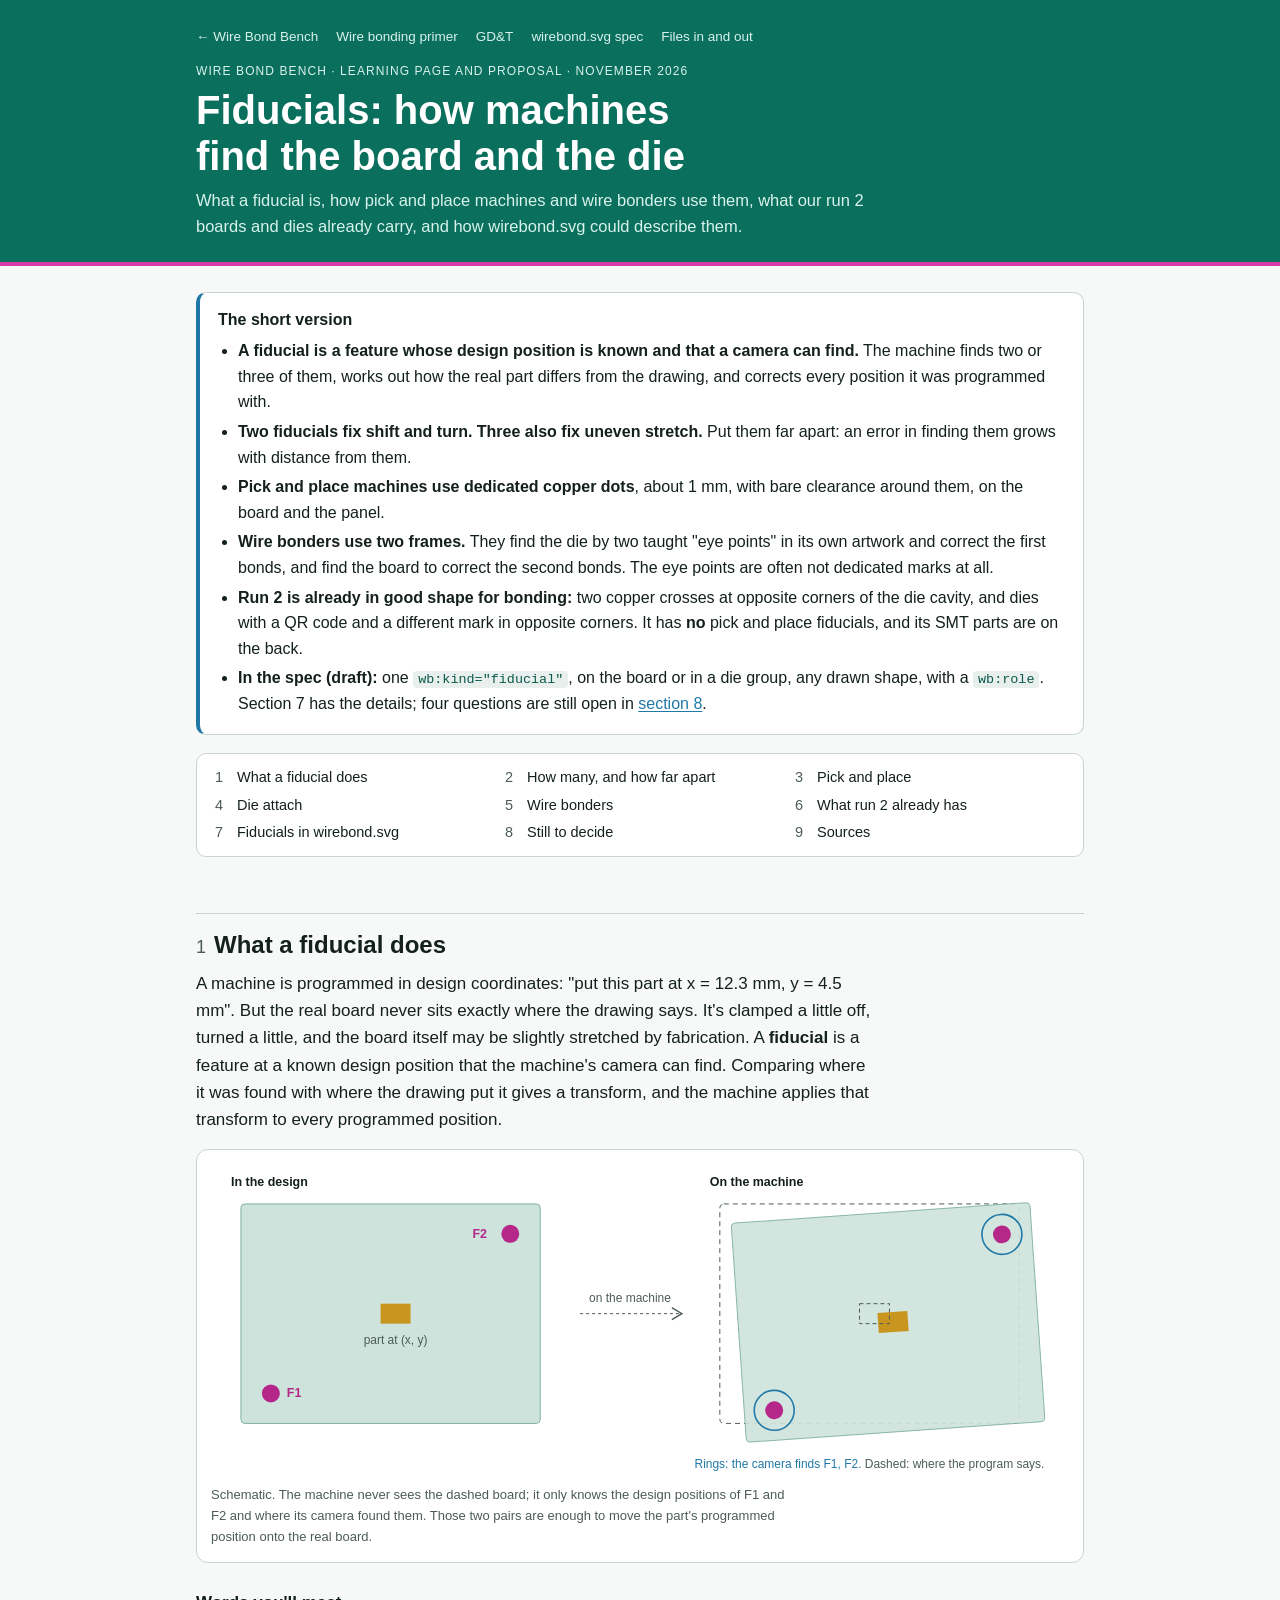
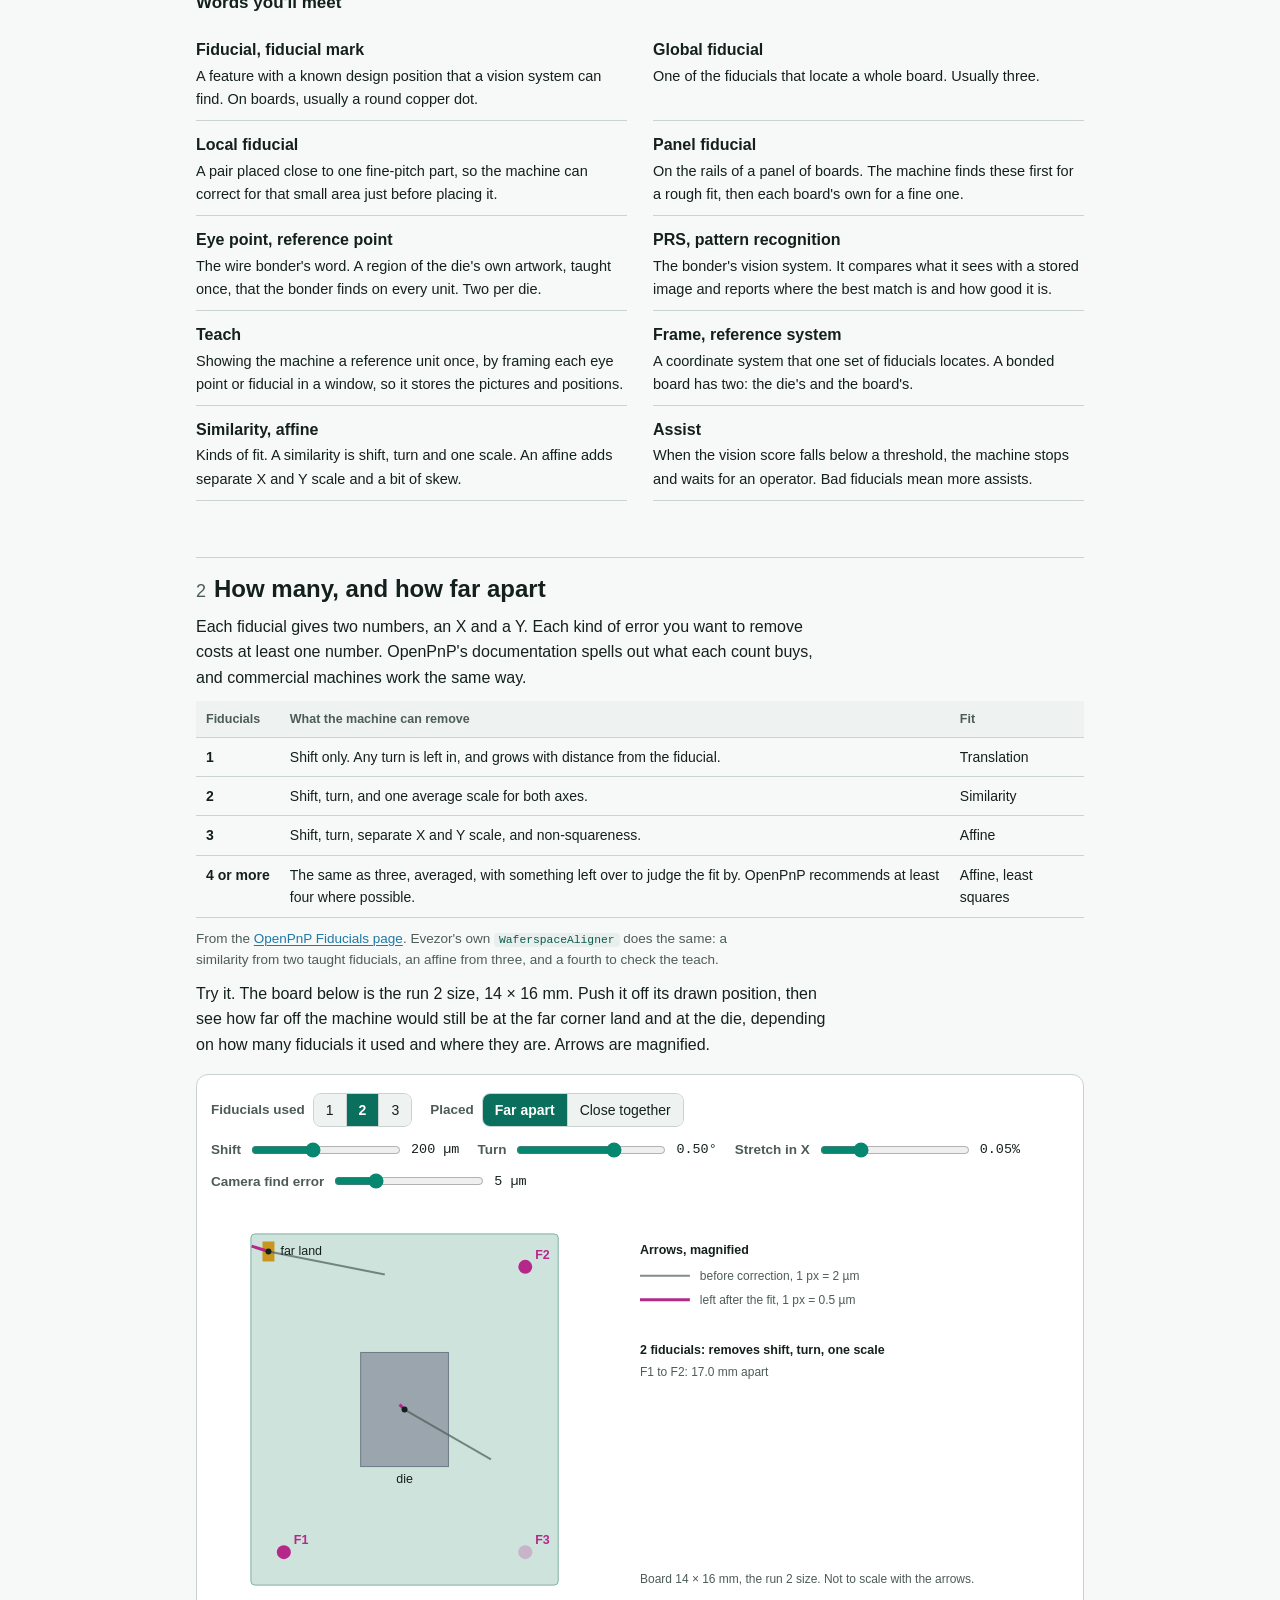
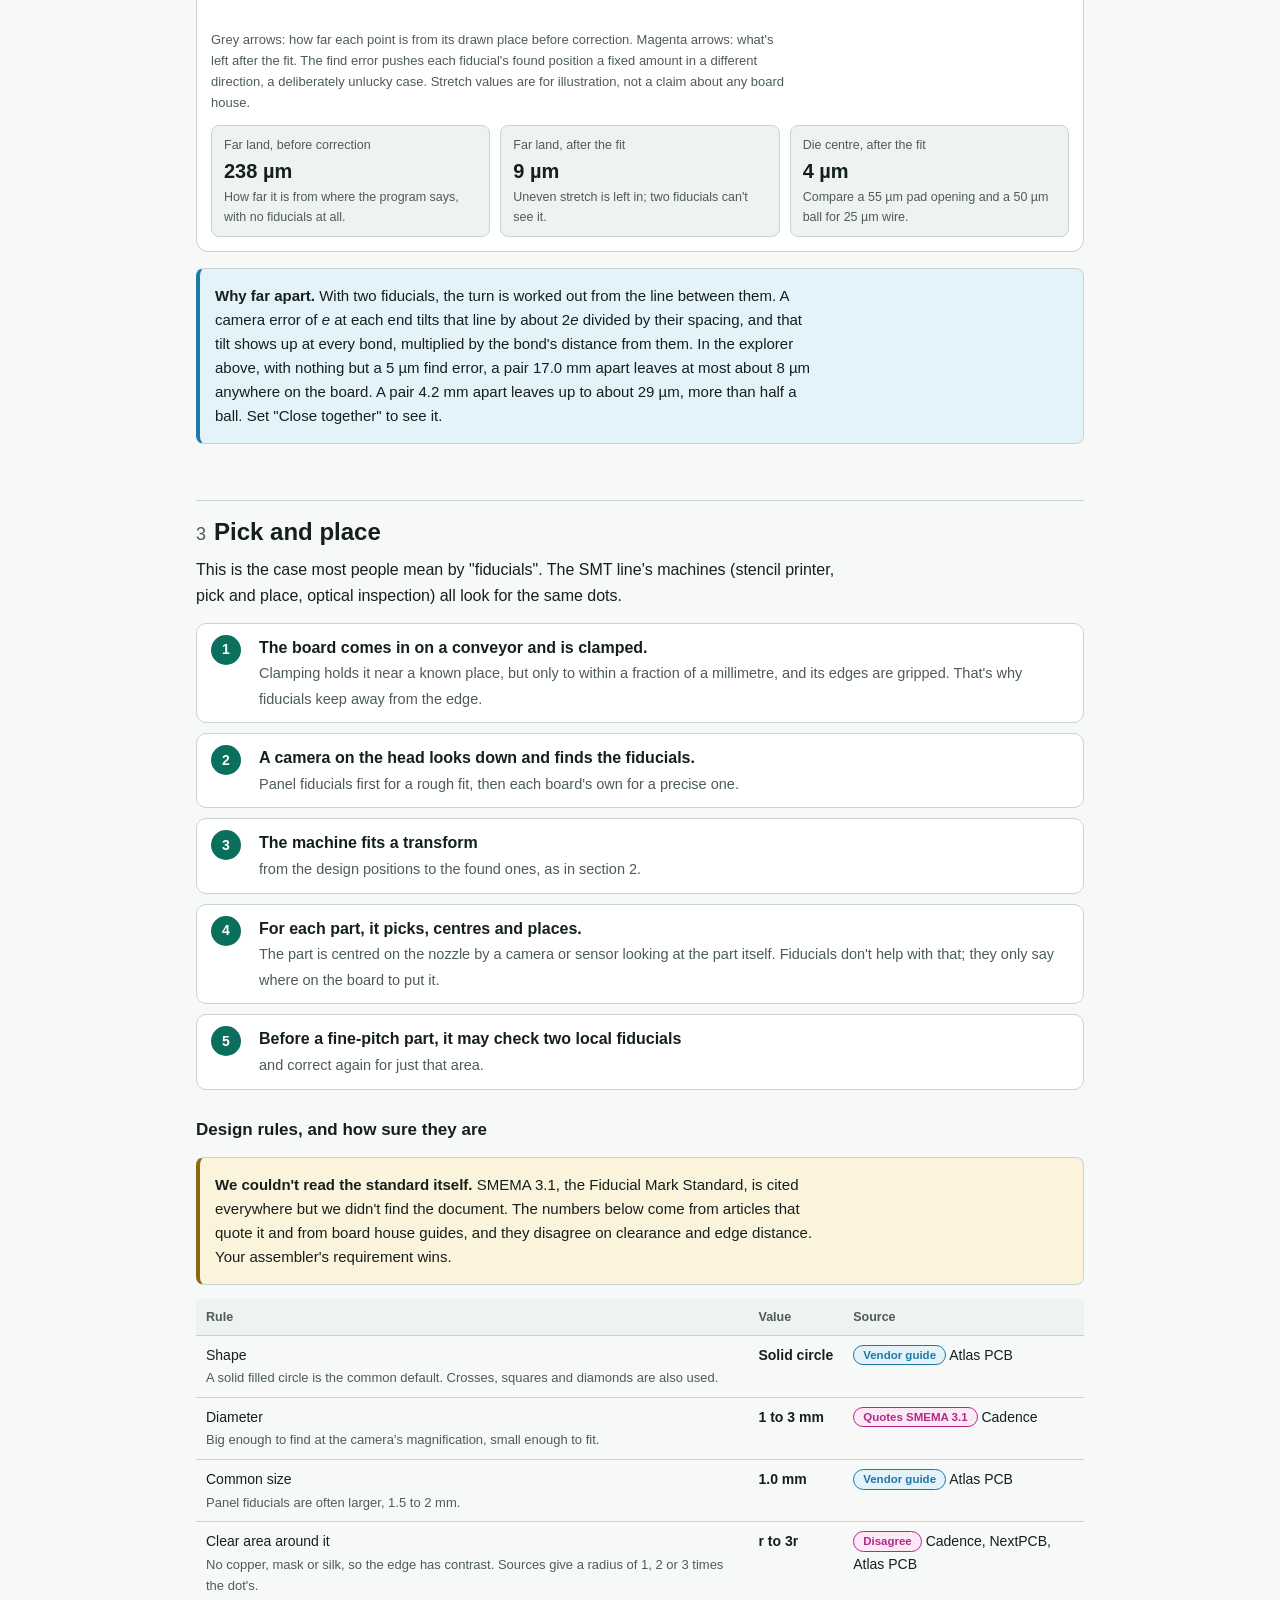
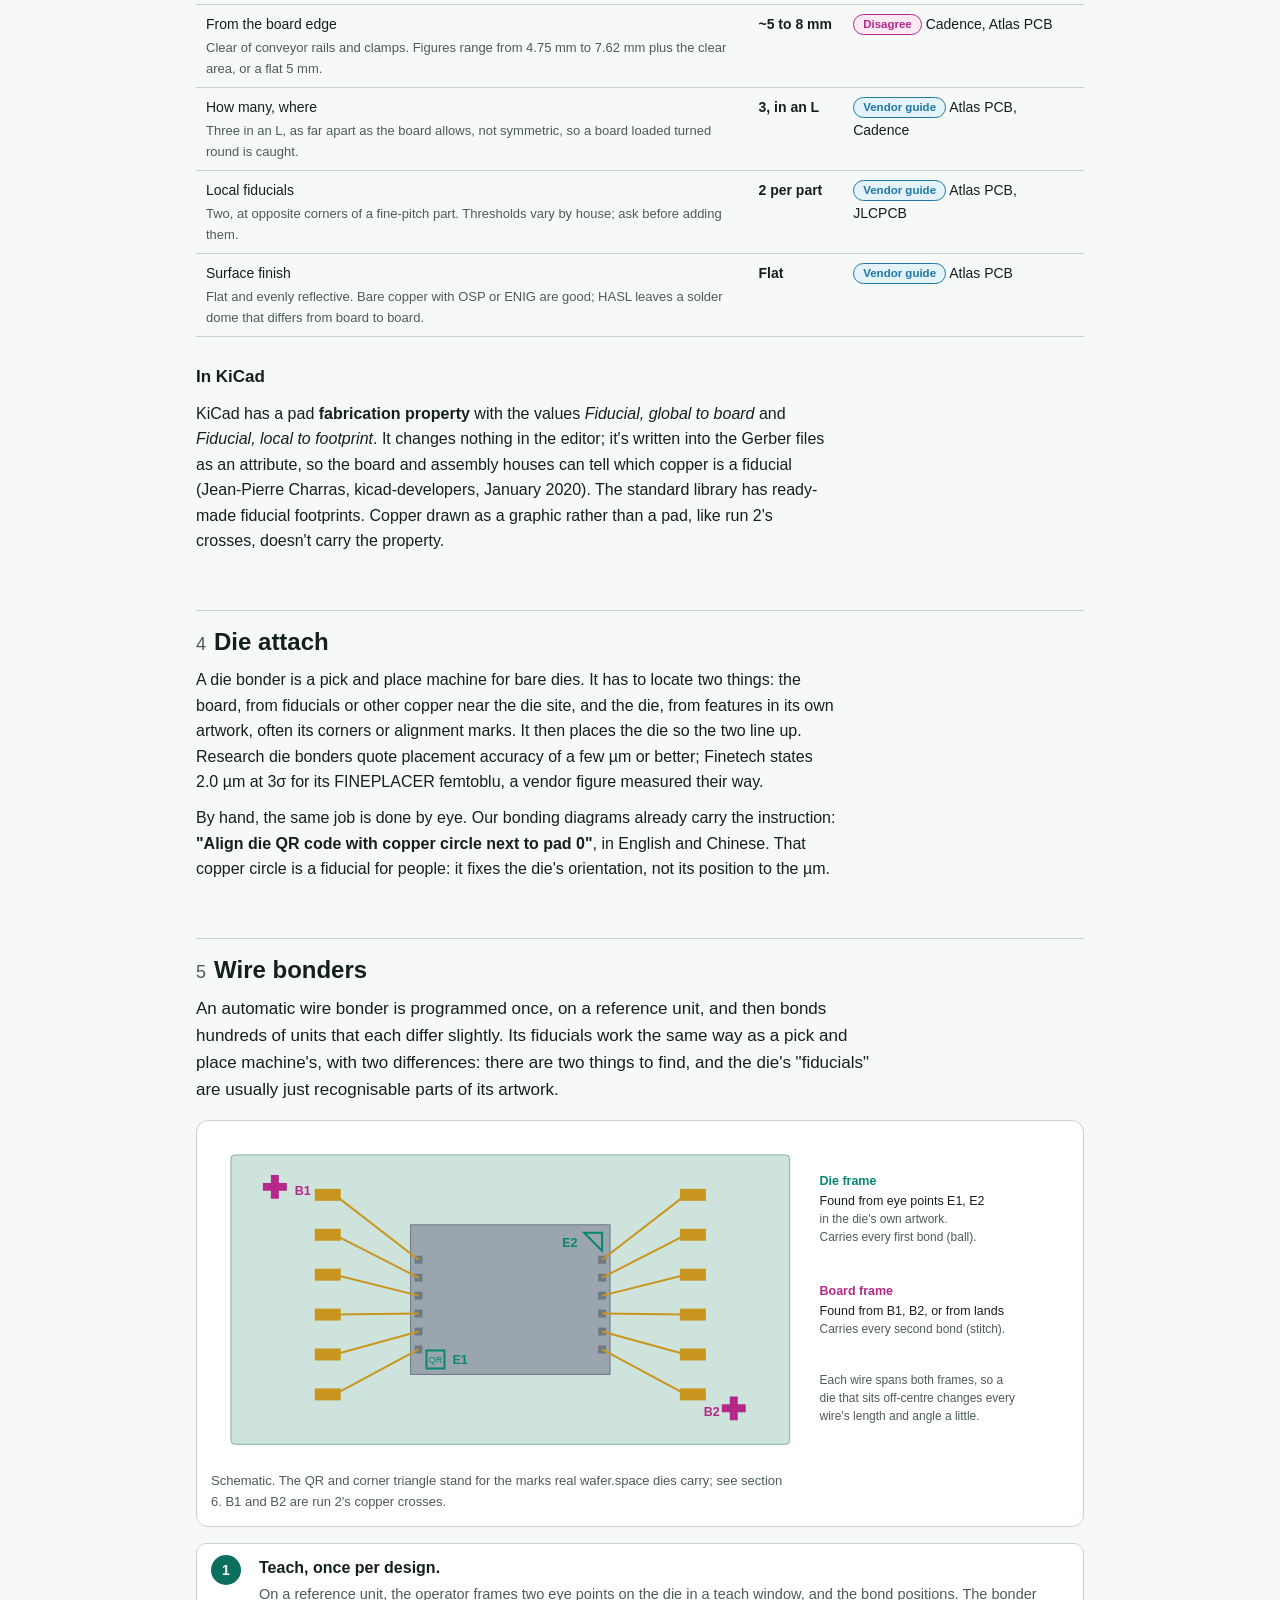
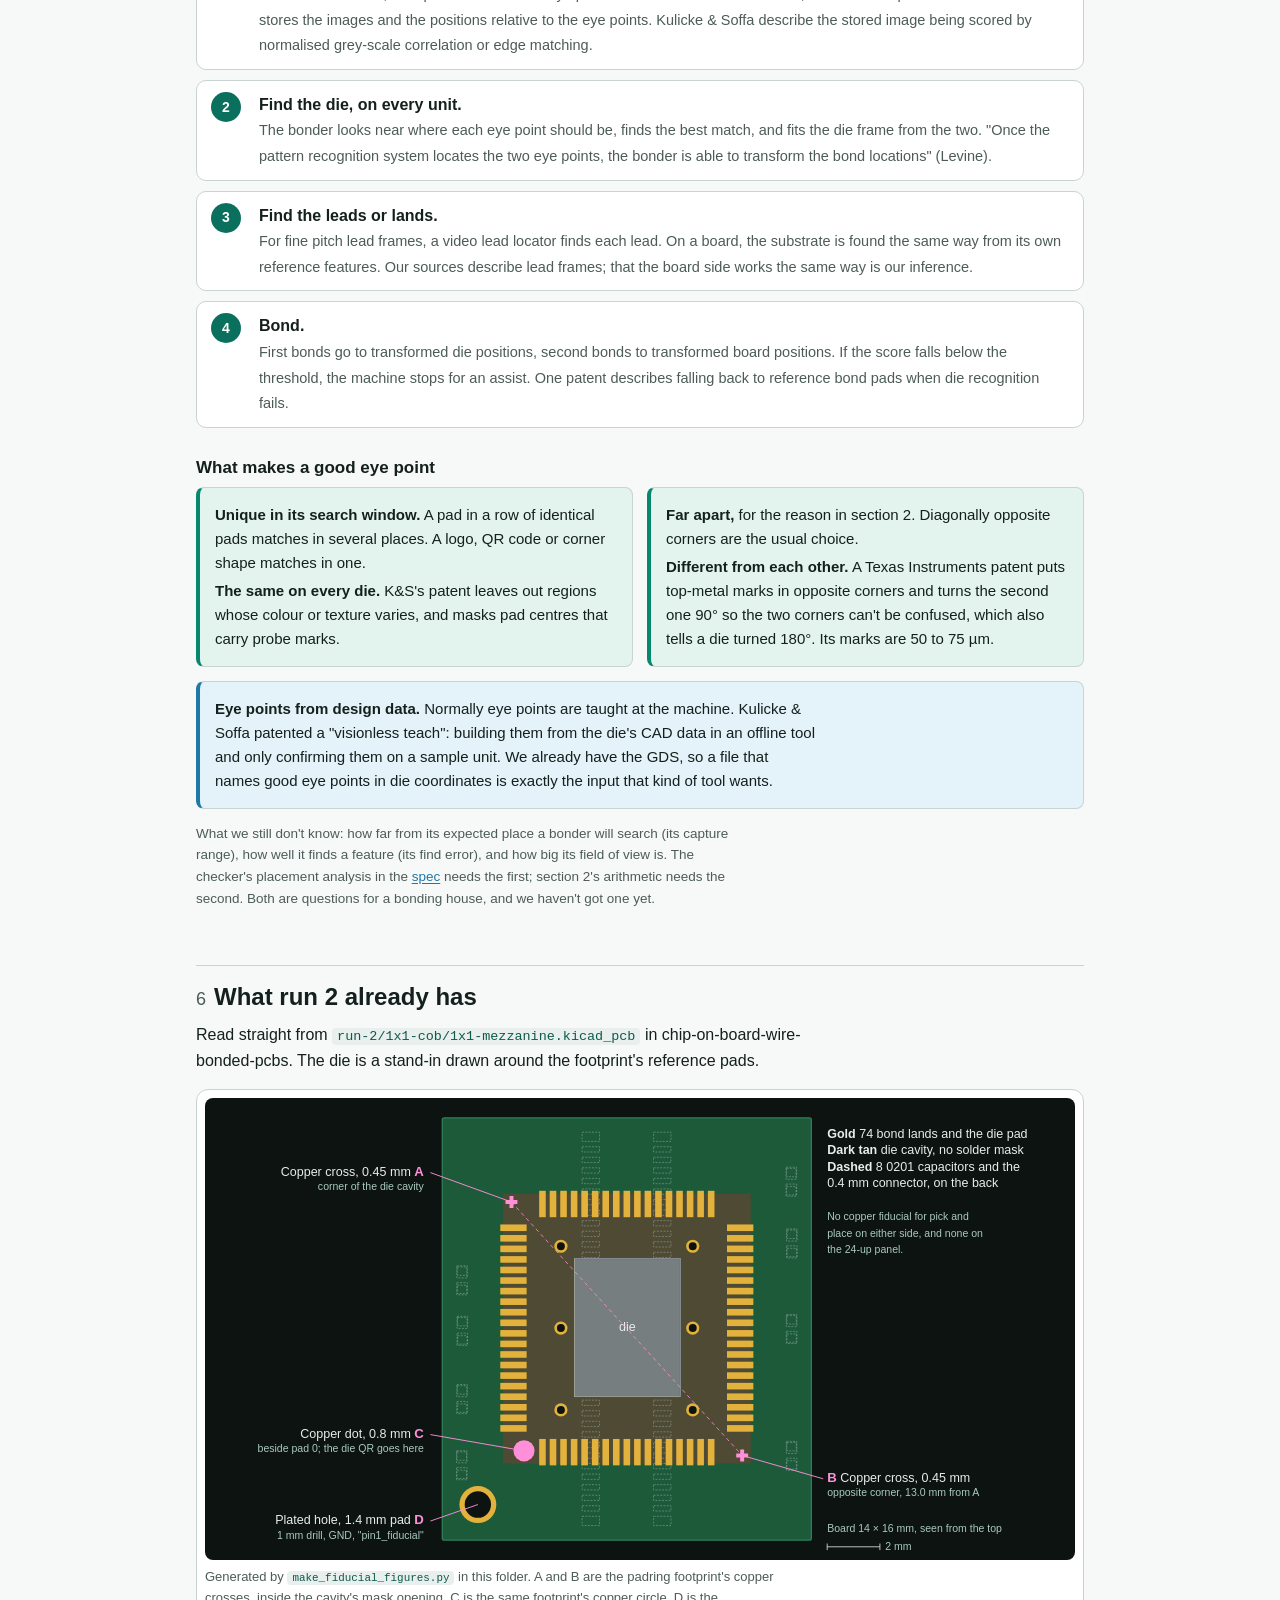
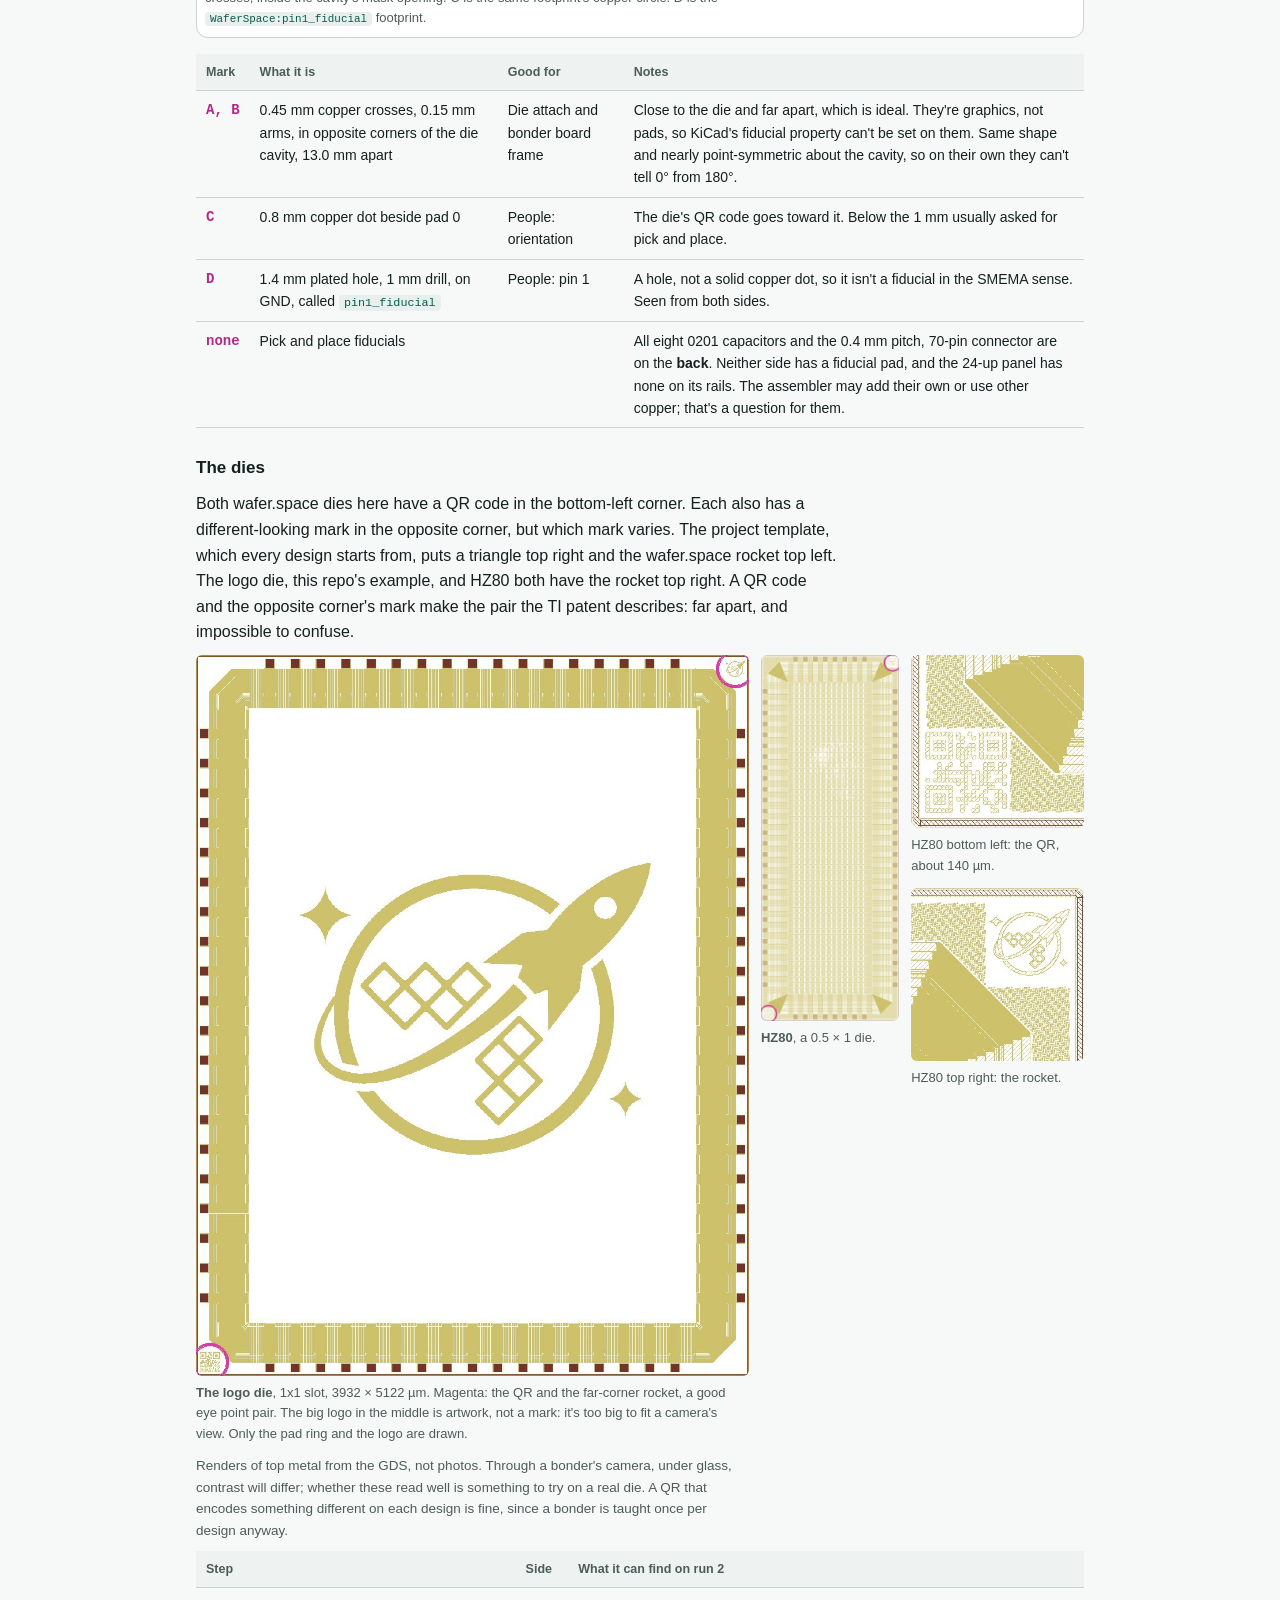
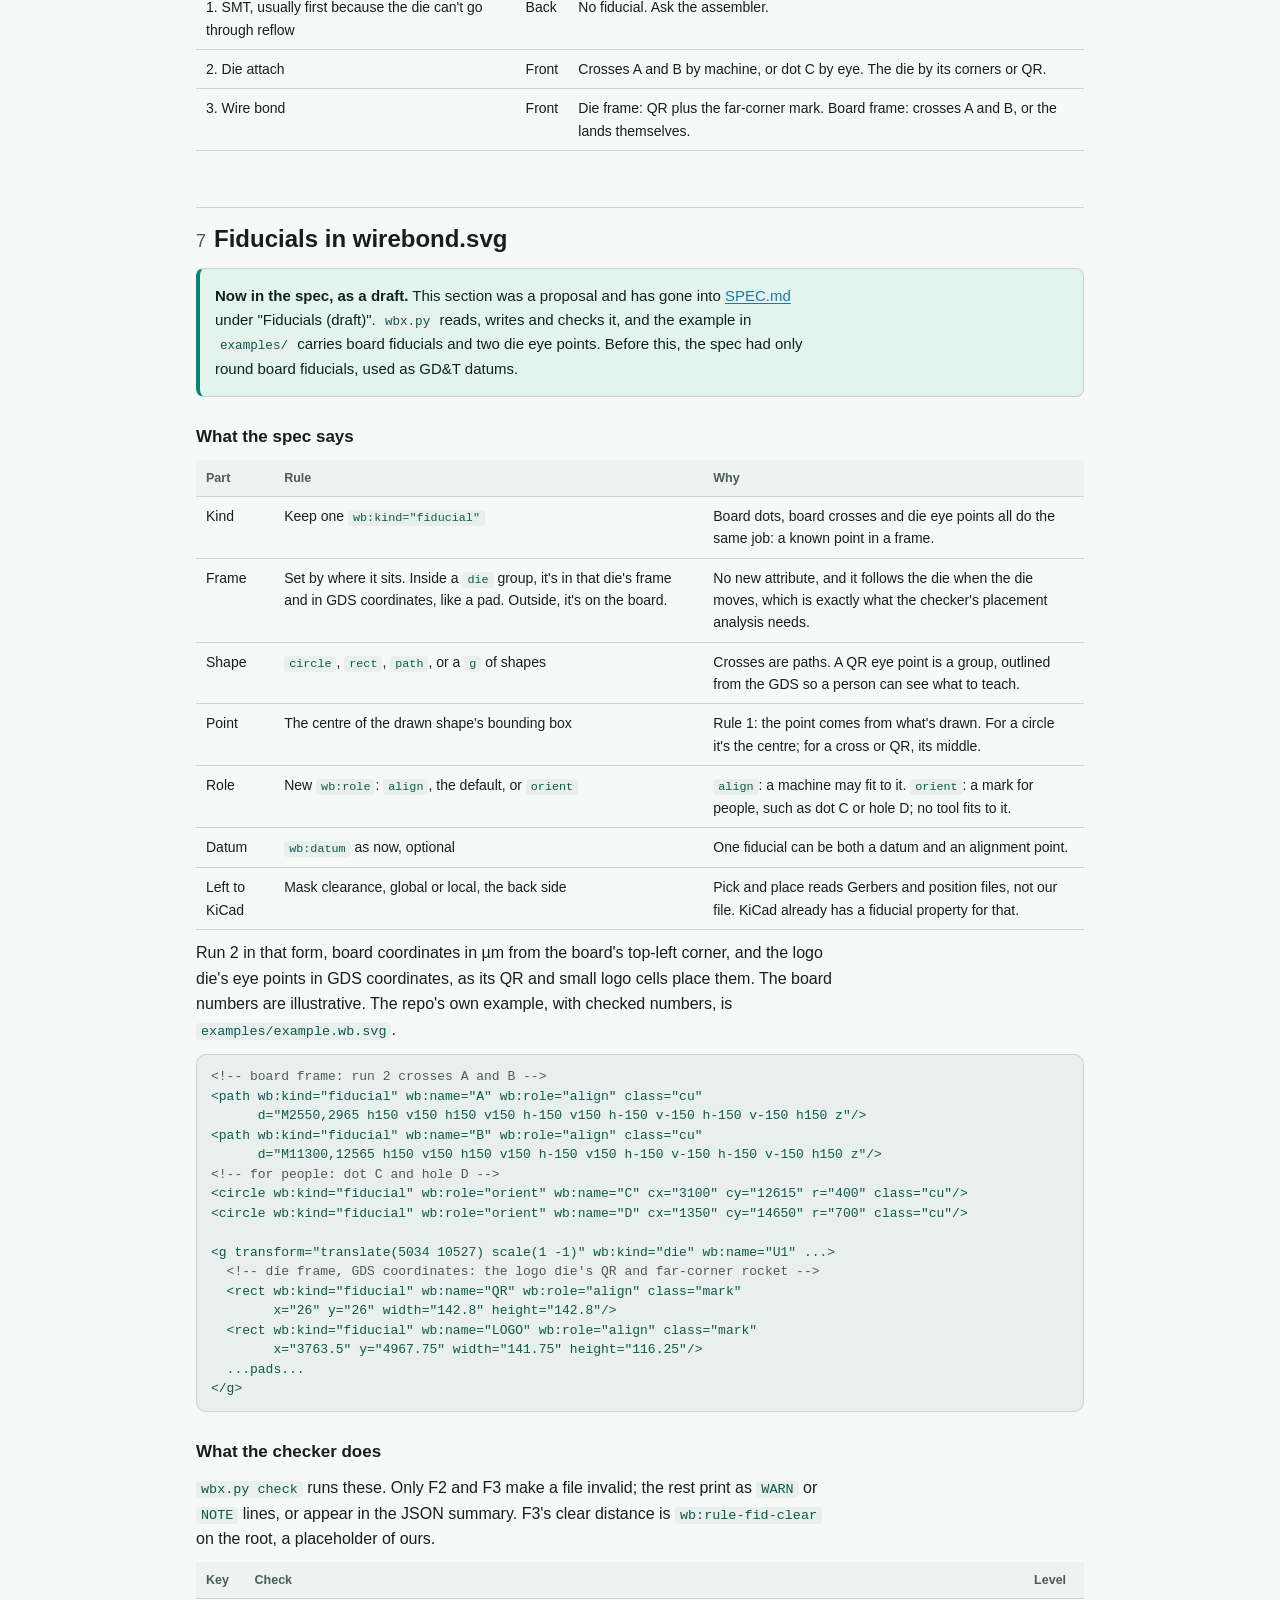
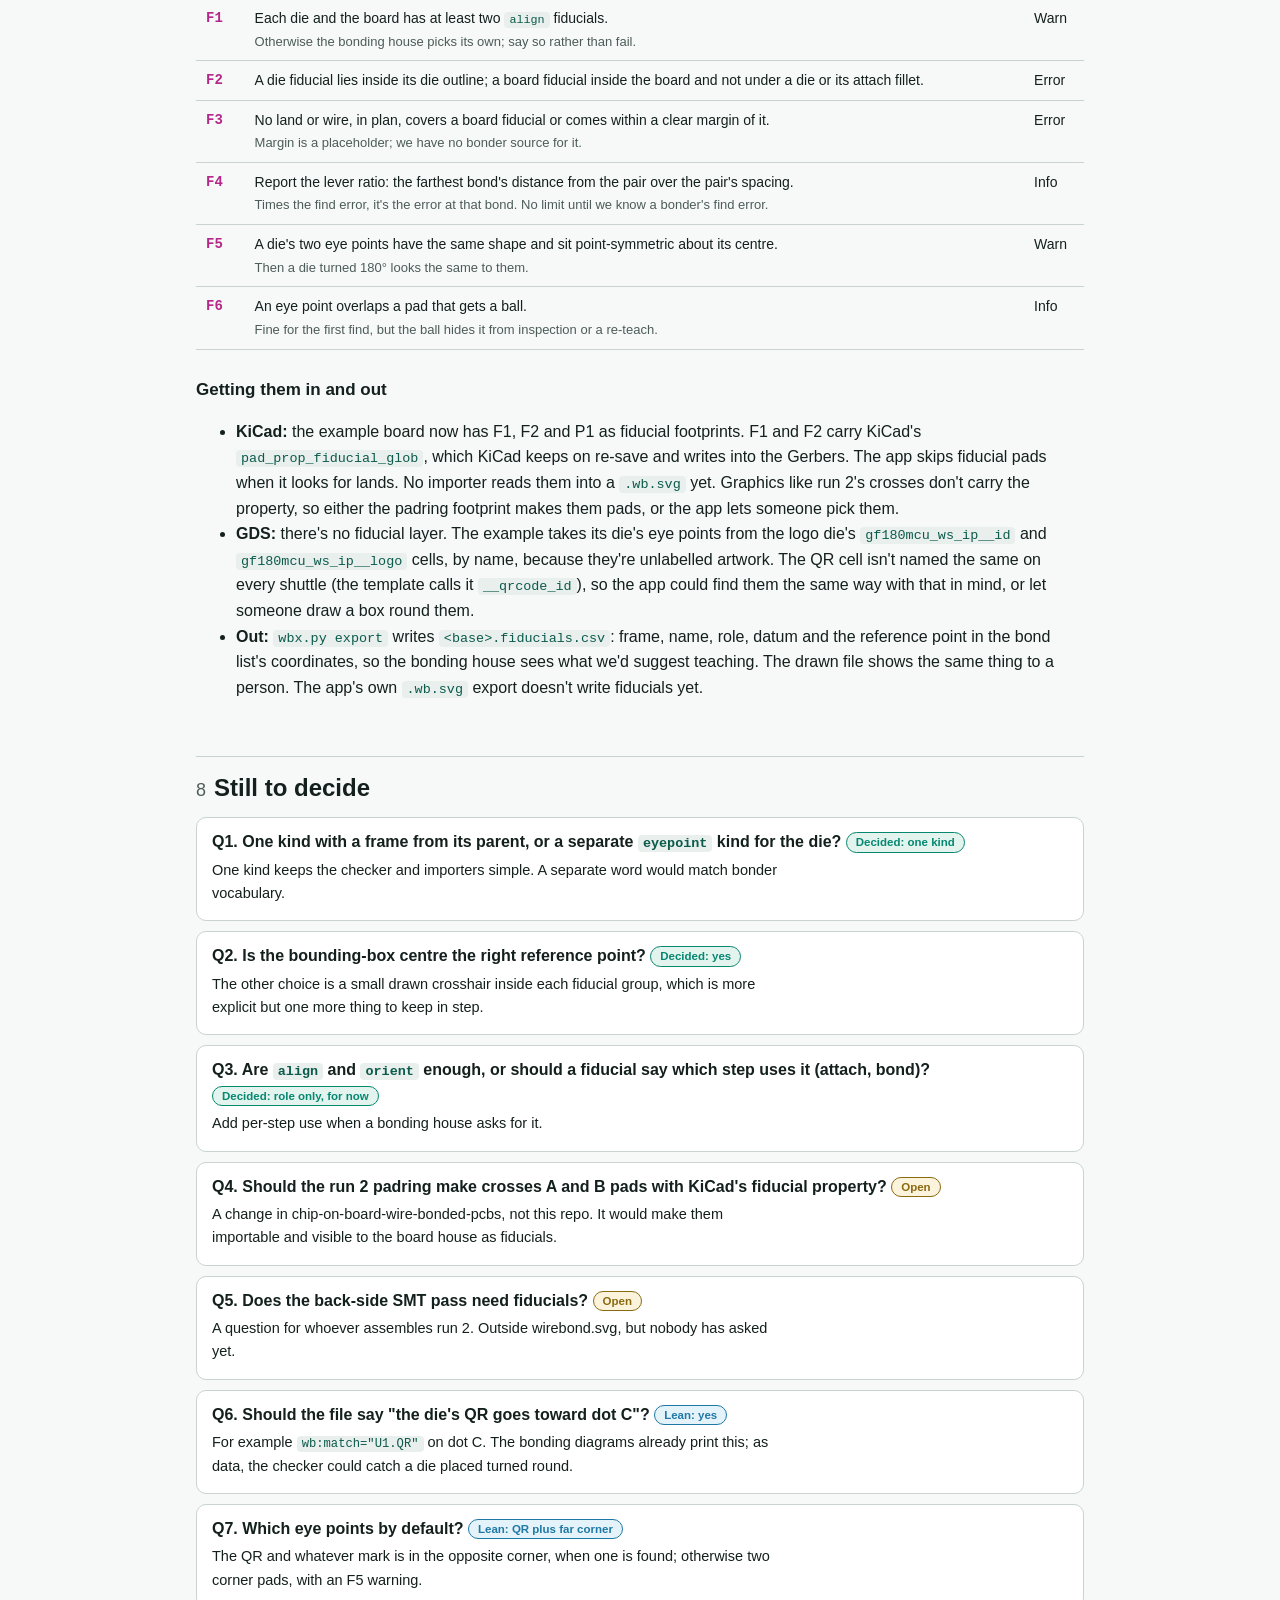
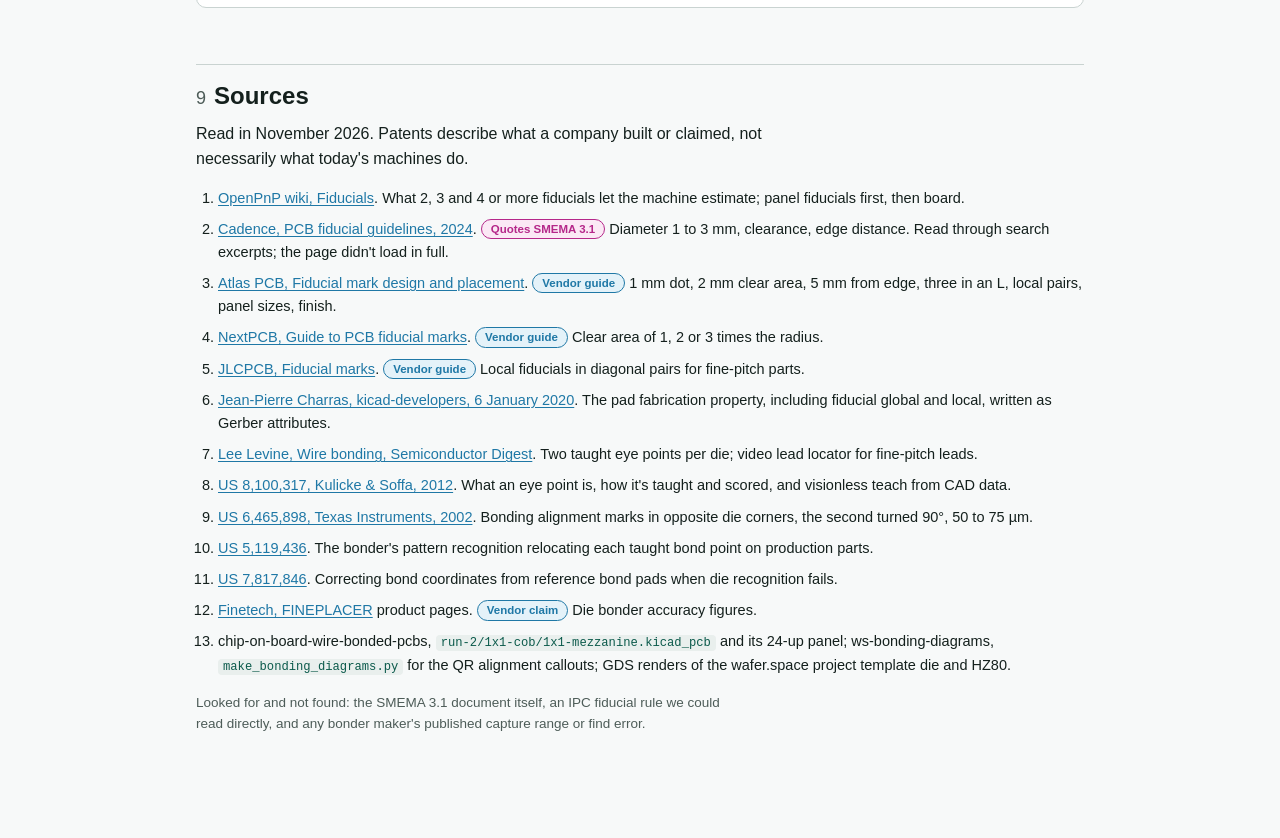
==== docs/primer/fiducials.html @ 4c3419e8 "init" ====
<!doctype html>
<html lang="en">
<head>
<meta charset="utf-8">
<meta name="viewport" content="width=device-width, initial-scale=1">
<title>Fiducials Primer</title>
<style>
/* Same house style as wire-bonding-primer.html: one reading column, Evezor palette, dark first. */
:root{
  color-scheme:dark;
  --bg:#262c2a; --panel:#12302b; --panel2:#0c1311; --line:#1b5c50;
  --txt:#e8eceb; --muted:#8fb5ac; --accent:#5bbbe6; --head:#0b6f5d; --head-txt:#ffffff; --head-sub:#d8f3ec;
  --green:#36d9bb; --green-bg:#0b3a31; --blue:#5bbbe6; --blue-bg:#10303f;
  --magenta:#e660bd; --magenta-bg:#3a1832; --amber:#e9c46a; --amber-bg:#3b3115;
  --si:#6d7a86; --si-edge:#9aa7b2; --board:#1d5a3a; --board-edge:#2f7d55; --gold:#e3b23c; --copper:#e07a4b;
  --code-bg:#04130a; --code-txt:#aff5b4;
  --f-body:Arial,Helvetica,sans-serif; --f-mono:ui-monospace,Menlo,Consolas,monospace;
}
@media (prefers-color-scheme: light){ :root:not([data-theme="dark"]){
  color-scheme:light;
  --bg:#f7f9f9; --panel:#ffffff; --panel2:#eef3f2; --line:#c9d3d1;
  --txt:#14201d; --muted:#4d5c58; --accent:#1f78a6; --head:#0b6f5d; --head-txt:#ffffff; --head-sub:#d8f3ec;
  --green:#068770; --green-bg:#e3f4ef; --blue:#1f78a6; --blue-bg:#e4f2f9;
  --magenta:#b5288a; --magenta-bg:#fbe9f5; --amber:#8a6a10; --amber-bg:#fbf3dc;
  --si:#9aa5ae; --si-edge:#6d7a86; --board:#cfe3dd; --board-edge:#7fb0a2; --gold:#c8961e; --copper:#c8602f;
  --code-bg:#e9efed; --code-txt:#0b5a4b;
}}
:root[data-theme="light"]{
  color-scheme:light;
  --bg:#f7f9f9; --panel:#ffffff; --panel2:#eef3f2; --line:#c9d3d1;
  --txt:#14201d; --muted:#4d5c58; --accent:#1f78a6; --head:#0b6f5d; --head-txt:#ffffff; --head-sub:#d8f3ec;
  --green:#068770; --green-bg:#e3f4ef; --blue:#1f78a6; --blue-bg:#e4f2f9;
  --magenta:#b5288a; --magenta-bg:#fbe9f5; --amber:#8a6a10; --amber-bg:#fbf3dc;
  --si:#9aa5ae; --si-edge:#6d7a86; --board:#cfe3dd; --board-edge:#7fb0a2; --gold:#c8961e; --copper:#c8602f;
  --code-bg:#e9efed; --code-txt:#0b5a4b;
}
*{box-sizing:border-box}
img{max-width:100%;height:auto}
[hidden]{display:none!important}
body{margin:0;background:var(--bg);color:var(--txt);font:16px/1.6 var(--f-body)}
a{color:var(--accent);text-decoration:underline;text-decoration-thickness:1px;text-underline-offset:2px}
a:focus-visible,button:focus-visible,input:focus-visible{outline:2px solid var(--magenta);outline-offset:2px}
code,.mono{font-family:var(--f-mono);font-size:.84em}
code{background:var(--code-bg);color:var(--code-txt);border-radius:4px;padding:1px 5px}
pre{background:var(--code-bg);color:var(--code-txt);border:1px solid var(--line);border-radius:10px;padding:12px 14px;overflow-x:auto;font:13px/1.5 var(--f-mono);margin:12px 0}
pre code{background:none;padding:0;font-size:inherit}
pre .c{color:var(--muted)}

.mast{background:var(--head);color:var(--head-txt);border-bottom:4px solid #d93aa7}
.wrap{max-width:920px;margin:0 auto;padding-left:max(16px,env(safe-area-inset-left,0px));padding-right:max(16px,env(safe-area-inset-right,0px))}
.mast .wrap{padding-block:26px 22px}
.eyebrow{font-size:12px;letter-spacing:.09em;text-transform:uppercase;color:var(--head-sub)}
h1{font-size:clamp(28px,5vw,40px);line-height:1.15;margin:6px 0 8px;text-wrap:balance}
.mast p{margin:0;color:var(--head-sub);max-width:680px;font-size:16.5px}
.sitenav{display:flex;flex-wrap:wrap;gap:6px 18px;font-size:13.5px;margin-bottom:14px}
.sitenav a{color:var(--head-sub);text-decoration:none}
.sitenav a:hover{color:#fff;text-decoration:underline}

main.wrap{padding-block:8px 96px}
h2{font-size:24px;line-height:1.25;margin:56px 0 4px;padding-top:16px;border-top:1px solid var(--line);text-wrap:balance}
h2 .k{color:var(--muted);font-weight:400;margin-right:8px;font-size:18px}
h3{font-size:17px;margin:26px 0 6px}
p{margin:10px 0;max-width:72ch}
.lede{font-size:17px}
.muted{color:var(--muted)} .small{font-size:13.5px}
figure{margin:16px 0}
figcaption,.cap{font-size:13px;color:var(--muted);margin-top:7px;max-width:80ch}
.tldr{background:var(--panel);border:1px solid var(--line);border-left:4px solid var(--accent);border-radius:10px;padding:14px 18px;margin:18px 0}
.tldr ul{margin:6px 0 0;padding-left:20px} .tldr li{margin:4px 0}
.callout{border:1px solid var(--line);border-left:4px solid var(--amber);background:var(--amber-bg);border-radius:8px;padding:11px 15px;margin:14px 0;font-size:15px}
.callout.info{border-left-color:var(--blue);background:var(--blue-bg)}
.callout.good{border-left-color:var(--green);background:var(--green-bg)}
.callout p{margin:4px 0}
nav.toc{display:grid;grid-template-columns:repeat(auto-fill,minmax(250px,1fr));gap:4px 20px;background:var(--panel);border:1px solid var(--line);border-radius:10px;padding:12px 18px;margin:18px 0;font-size:14.5px}
nav.toc a{color:var(--txt);text-decoration:none} nav.toc a:hover{color:var(--accent)}
nav.toc span{color:var(--muted);display:inline-block;width:22px}
.fig{background:var(--panel);border:1px solid var(--line);border-radius:12px;padding:14px;margin:16px 0}
.fig img{display:block;width:100%;border-radius:8px}
.scroll{overflow-x:auto}
.fig svg{display:block;width:100%;height:auto}
.fig svg.wide{min-width:620px}
.grid2{display:grid;grid-template-columns:repeat(auto-fit,minmax(min(100%,330px),1fr));gap:14px}
.grid2>*{min-width:0}
.dies{display:grid;grid-template-columns:minmax(0,3.2fr) minmax(0,.8fr) minmax(0,1fr);gap:12px;align-items:start}
.dies img{display:block;width:100%;border-radius:6px}
.dies .stack{display:grid;gap:12px}
@media (max-width:640px){ .dies{grid-template-columns:1fr 1fr} .dies>figure:first-child{grid-column:1/-1} }

.pill{display:inline-block;font-size:11.5px;font-weight:700;border-radius:999px;padding:0 9px;border:1px solid;white-space:nowrap;vertical-align:1px;line-height:1.6}
.t-std{color:var(--green);border-color:var(--green);background:var(--green-bg)}
.t-ven{color:var(--blue);border-color:var(--blue);background:var(--blue-bg)}
.t-sec{color:var(--magenta);border-color:var(--magenta);background:var(--magenta-bg)}
.t-ph{color:var(--amber);border-color:var(--amber);background:var(--amber-bg);border-style:dashed}
.t-our{color:var(--muted);border-color:var(--line);background:var(--panel2)}
.p-dec{color:var(--green);border-color:var(--green);background:var(--green-bg)}
.p-lean{color:var(--blue);border-color:var(--blue);background:var(--blue-bg)}
.p-open{color:var(--amber);border-color:var(--amber);background:var(--amber-bg)}

dl.gl{display:grid;grid-template-columns:repeat(auto-fit,minmax(min(100%,380px),1fr));gap:2px 26px;margin:12px 0}
dl.gl div{padding:9px 0;border-bottom:1px solid var(--line);min-width:0}
dl.gl dt{font-weight:700}
dl.gl dd{margin:2px 0 0;font-size:14.5px}

ol.steps{list-style:none;padding:0;margin:14px 0;display:grid;gap:10px;counter-reset:s}
ol.steps li{counter-increment:s;display:grid;grid-template-columns:36px minmax(0,1fr);gap:12px;align-items:start;background:var(--panel);border:1px solid var(--line);border-radius:10px;padding:11px 14px}
ol.steps li::before{content:counter(s);width:30px;height:30px;border-radius:50%;background:var(--head);color:#fff;display:flex;align-items:center;justify-content:center;font-weight:700;font-size:14px}
ol.steps b{display:block}
ol.steps span{font-size:14.5px;color:var(--muted)}

.tw{overflow-x:auto;margin:10px 0}
table{border-collapse:collapse;width:100%;font-size:14px}
th,td{border-bottom:1px solid var(--line);padding:8px 10px;text-align:left;vertical-align:top}
th{color:var(--muted);font-weight:600;font-size:12.5px;background:var(--panel2);white-space:nowrap}
td.key{font-family:var(--f-mono);font-weight:700;color:var(--magenta);white-space:nowrap}
td.val{white-space:nowrap;font-variant-numeric:tabular-nums;font-weight:700}
td .why{display:block;color:var(--muted);font-size:13px;margin-top:2px}

.ctl{display:flex;flex-wrap:wrap;gap:10px 18px;align-items:center;margin:4px 0 12px}
.ctl label,.ctl .lb{font-size:13.5px;color:var(--muted);font-weight:600}
.ctl .one{display:flex;gap:8px;align-items:center}
.seg{display:inline-flex;border:1px solid var(--line);border-radius:8px;overflow:hidden}
.seg button{font:inherit;font-size:14px;background:var(--panel2);color:var(--txt);border:0;border-right:1px solid var(--line);padding:5px 12px;cursor:pointer;font-variant-numeric:tabular-nums}
.seg button:last-child{border-right:0}
.seg button[aria-pressed="true"]{background:var(--head);color:#fff;font-weight:700}
input[type=range]{width:150px;accent-color:var(--green)}
.readout{display:grid;grid-template-columns:repeat(auto-fit,minmax(min(100%,240px),1fr));gap:10px;margin-top:12px}
.ro{background:var(--panel2);border:1px solid var(--line);border-radius:8px;padding:9px 12px;font-size:14px}
.ro .v{font-size:20px;font-weight:700;font-variant-numeric:tabular-nums}
.ro .s{color:var(--muted);font-size:12.5px}

.qs{display:grid;gap:10px;margin:14px 0}
.q{background:var(--panel);border:1px solid var(--line);border-radius:10px;padding:11px 15px}
.q b{display:block;margin-bottom:2px}
.q p{margin:4px 0;font-size:14.5px}
ol.src{padding-left:22px;font-size:14.5px} ol.src li{margin:8px 0}

svg text{font-family:var(--f-body);fill:var(--txt);font-size:13px}
svg .lbl{font-size:12.5px} svg .lblm{fill:var(--muted);font-size:12px} svg .key{fill:var(--magenta);font-weight:700;font-size:12.5px}
svg .board{fill:var(--board);stroke:var(--board-edge)}
svg .ghost{fill:none;stroke:var(--muted);stroke-dasharray:5 4}
svg .die{fill:var(--si);stroke:var(--si-edge)}
svg .fid{fill:var(--magenta)}
svg .land{fill:var(--gold)}
svg .lead{stroke:var(--muted);stroke-width:1;fill:none;stroke-dasharray:3 3}
svg .err0{stroke:var(--muted);stroke-width:2;fill:none;opacity:.7}
svg .err1{stroke:var(--magenta);stroke-width:3;fill:none}
svg .cam{fill:none;stroke:var(--accent);stroke-width:1.6}
svg .frame{fill:none;stroke-width:1.6}
</style>
</head>
<body>

<header class="mast">
  <div class="wrap">
    <nav class="sitenav" aria-label="Project pages">
      <a href="../../app/index.html">← Wire Bond Bench</a>
      <a href="wire-bonding-primer.html">Wire bonding primer</a>
      <a href="gdt.html">GD&amp;T</a>
      <a href="../../SPEC.md">wirebond.svg spec</a>
      <a href="files-in-and-out.html">Files in and out</a>
    </nav>
    <div class="eyebrow">Wire Bond Bench · learning page and proposal · November 2026</div>
    <h1>Fiducials: how machines find the board and the die</h1>
    <p>What a fiducial is, how pick and place machines and wire bonders use them, what our run 2 boards and dies already carry, and how wirebond.svg could describe them.</p>
  </div>
</header>

<main class="wrap">

<div class="tldr">
  <b>The short version</b>
  <ul>
    <li><b>A fiducial is a feature whose design position is known and that a camera can find.</b> The machine finds two or three of them, works out how the real part differs from the drawing, and corrects every position it was programmed with.</li>
    <li><b>Two fiducials fix shift and turn. Three also fix uneven stretch.</b> Put them far apart: an error in finding them grows with distance from them.</li>
    <li><b>Pick and place machines use dedicated copper dots</b>, about 1 mm, with bare clearance around them, on the board and the panel.</li>
    <li><b>Wire bonders use two frames.</b> They find the die by two taught "eye points" in its own artwork and correct the first bonds, and find the board to correct the second bonds. The eye points are often not dedicated marks at all.</li>
    <li><b>Run 2 is already in good shape for bonding:</b> two copper crosses at opposite corners of the die cavity, and dies with a QR code and a different mark in opposite corners. It has <b>no</b> pick and place fiducials, and its SMT parts are on the back.</li>
    <li><b>In the spec (draft):</b> one <code>wb:kind="fiducial"</code>, on the board or in a die group, any drawn shape, with a <code>wb:role</code>. Section 7 has the details; four questions are still open in <a href="#decide">section 8</a>.</li>
  </ul>
</div>

<nav class="toc" aria-label="Contents">
  <a href="#what"><span>1</span>What a fiducial does</a>
  <a href="#count"><span>2</span>How many, and how far apart</a>
  <a href="#pnp"><span>3</span>Pick and place</a>
  <a href="#attach"><span>4</span>Die attach</a>
  <a href="#bonder"><span>5</span>Wire bonders</a>
  <a href="#run2"><span>6</span>What run 2 already has</a>
  <a href="#format"><span>7</span>Fiducials in wirebond.svg</a>
  <a href="#decide"><span>8</span>Still to decide</a>
  <a href="#sources"><span>9</span>Sources</a>
</nav>

<!-- 1 -->
<h2 id="what"><span class="k">1</span>What a fiducial does</h2>
<p class="lede">A machine is programmed in design coordinates: "put this part at x = 12.3 mm, y = 4.5 mm". But the real board never sits exactly where the drawing says. It's clamped a little off, turned a little, and the board itself may be slightly stretched by fabrication. A <b>fiducial</b> is a feature at a known design position that the machine's camera can find. Comparing where it was found with where the drawing put it gives a transform, and the machine applies that transform to every programmed position.</p>

<div class="fig scroll">
<svg class="wide" viewBox="0 0 860 315" role="img" aria-labelledby="whatT">
  <title id="whatT">Left, a board as drawn with two fiducials. Right, the same board on the machine, shifted and turned, with a camera finding each fiducial and the programmed part position moved to match.</title>
  <text x="20" y="22" class="lbl" font-weight="700">In the design</text>
  <rect class="board" x="30" y="40" width="300" height="220" rx="4"/>
  <circle class="fid" cx="60" cy="230" r="9"/><circle class="fid" cx="300" cy="70" r="9"/>
  <text x="76" y="234" class="key">F1</text><text x="262" y="74" class="key">F2</text>
  <rect class="land" x="170" y="140" width="30" height="20"/>
  <text x="185" y="180" text-anchor="middle" class="lblm">part at (x, y)</text>
  <path class="lead" d="M370,150 L470,150"/><path d="M462,144 L472,150 L462,156" fill="none" stroke="var(--muted)" stroke-width="1.4"/>
  <text x="420" y="138" text-anchor="middle" class="lblm">on the machine</text>

  <text x="500" y="22" class="lbl" font-weight="700">On the machine</text>
  <rect class="ghost" x="510" y="40" width="300" height="220" rx="4"/>
  <g transform="rotate(-4 660 150) translate(18 10)">
    <rect class="board" x="510" y="40" width="300" height="220" rx="4" opacity=".92"/>
    <circle class="fid" cx="540" cy="230" r="9"/><circle class="fid" cx="780" cy="70" r="9"/>
    <circle class="cam" cx="540" cy="230" r="20"/><circle class="cam" cx="780" cy="70" r="20"/>
    <rect class="land" x="650" y="140" width="30" height="20"/>
  </g>
  <rect x="650" y="140" width="30" height="20" fill="none" stroke="var(--muted)" stroke-dasharray="4 3"/>
  <text x="660" y="305" text-anchor="middle" class="lblm"><tspan style="fill:var(--accent)">Rings: the camera finds F1, F2.</tspan> Dashed: where the program says.</text>
</svg>
<div class="cap">Schematic. The machine never sees the dashed board; it only knows the design positions of F1 and F2 and where its camera found them. Those two pairs are enough to move the part's programmed position onto the real board.</div>
</div>

<h3>Words you'll meet</h3>
<dl class="gl">
  <div><dt>Fiducial, fiducial mark</dt><dd>A feature with a known design position that a vision system can find. On boards, usually a round copper dot.</dd></div>
  <div><dt>Global fiducial</dt><dd>One of the fiducials that locate a whole board. Usually three.</dd></div>
  <div><dt>Local fiducial</dt><dd>A pair placed close to one fine-pitch part, so the machine can correct for that small area just before placing it.</dd></div>
  <div><dt>Panel fiducial</dt><dd>On the rails of a panel of boards. The machine finds these first for a rough fit, then each board's own for a fine one.</dd></div>
  <div><dt>Eye point, reference point</dt><dd>The wire bonder's word. A region of the die's own artwork, taught once, that the bonder finds on every unit. Two per die.</dd></div>
  <div><dt>PRS, pattern recognition</dt><dd>The bonder's vision system. It compares what it sees with a stored image and reports where the best match is and how good it is.</dd></div>
  <div><dt>Teach</dt><dd>Showing the machine a reference unit once, by framing each eye point or fiducial in a window, so it stores the pictures and positions.</dd></div>
  <div><dt>Frame, reference system</dt><dd>A coordinate system that one set of fiducials locates. A bonded board has two: the die's and the board's.</dd></div>
  <div><dt>Similarity, affine</dt><dd>Kinds of fit. A similarity is shift, turn and one scale. An affine adds separate X and Y scale and a bit of skew.</dd></div>
  <div><dt>Assist</dt><dd>When the vision score falls below a threshold, the machine stops and waits for an operator. Bad fiducials mean more assists.</dd></div>
</dl>

<!-- 2 -->
<h2 id="count"><span class="k">2</span>How many, and how far apart</h2>
<p>Each fiducial gives two numbers, an X and a Y. Each kind of error you want to remove costs at least one number. OpenPnP's documentation spells out what each count buys, and commercial machines work the same way.</p>
<div class="tw"><table>
  <thead><tr><th>Fiducials</th><th>What the machine can remove</th><th>Fit</th></tr></thead>
  <tbody>
    <tr><td class="val">1</td><td>Shift only. Any turn is left in, and grows with distance from the fiducial.</td><td>Translation</td></tr>
    <tr><td class="val">2</td><td>Shift, turn, and one average scale for both axes.</td><td>Similarity</td></tr>
    <tr><td class="val">3</td><td>Shift, turn, separate X and Y scale, and non-squareness.</td><td>Affine</td></tr>
    <tr><td class="val">4 or more</td><td>The same as three, averaged, with something left over to judge the fit by. OpenPnP recommends at least four where possible.</td><td>Affine, least squares</td></tr>
  </tbody>
</table></div>
<p class="small muted">From the <a href="https://github.com/openpnp/openpnp/wiki/Fiducials">OpenPnP Fiducials page</a>. Evezor's own <code>WaferspaceAligner</code> does the same: a similarity from two taught fiducials, an affine from three, and a fourth to check the teach.</p>

<p>Try it. The board below is the run 2 size, 14 × 16 mm. Push it off its drawn position, then see how far off the machine would still be at the far corner land and at the die, depending on how many fiducials it used and where they are. Arrows are magnified.</p>

<div class="fig">
  <div class="ctl">
    <div class="one"><span class="lb" id="nLbl">Fiducials used</span>
      <div class="seg" role="group" aria-labelledby="nLbl" id="nSeg">
        <button type="button" data-n="1" aria-pressed="false">1</button>
        <button type="button" data-n="2" aria-pressed="true">2</button>
        <button type="button" data-n="3" aria-pressed="false">3</button>
      </div></div>
    <div class="one"><span class="lb" id="layLbl">Placed</span>
      <div class="seg" role="group" aria-labelledby="layLbl" id="laySeg">
        <button type="button" data-l="far" aria-pressed="true">Far apart</button>
        <button type="button" data-l="near" aria-pressed="false">Close together</button>
      </div></div>
  </div>
  <div class="ctl">
    <div class="one"><label for="sh">Shift</label><input type="range" id="sh" min="0" max="500" step="10" value="200"><span class="mono num" id="shO"></span></div>
    <div class="one"><label for="tu">Turn</label><input type="range" id="tu" min="-1.5" max="1.5" step="0.05" value="0.5"><span class="mono num" id="tuO"></span></div>
    <div class="one"><label for="st">Stretch in X</label><input type="range" id="st" min="0" max="0.2" step="0.01" value="0.05"><span class="mono num" id="stO"></span></div>
    <div class="one"><label for="fe">Camera find error</label><input type="range" id="fe" min="0" max="20" step="1" value="5"><span class="mono num" id="feO"></span></div>
  </div>
  <div class="scroll"><svg id="fitSvg" class="wide" viewBox="0 0 860 420" role="img" aria-label="Board with fiducials, a far land and the die, with arrows showing the error left after the fit"></svg></div>
  <div class="cap">Grey arrows: how far each point is from its drawn place before correction. Magenta arrows: what's left after the fit. The find error pushes each fiducial's found position a fixed amount in a different direction, a deliberately unlucky case. Stretch values are for illustration, not a claim about any board house.</div>
  <div class="readout" id="fitRead"></div>
</div>

<div class="callout info"><p><b>Why far apart.</b> With two fiducials, the turn is worked out from the line between them. A camera error of <i>e</i> at each end tilts that line by about 2<i>e</i> divided by their spacing, and that tilt shows up at every bond, multiplied by the bond's distance from them. In the explorer above, with nothing but a 5 µm find error, a pair 17.0 mm apart leaves at most about 8 µm anywhere on the board. A pair 4.2 mm apart leaves up to about 29 µm, more than half a ball. Set "Close together" to see it.</p></div>

<!-- 3 -->
<h2 id="pnp"><span class="k">3</span>Pick and place</h2>
<p>This is the case most people mean by "fiducials". The SMT line's machines (stencil printer, pick and place, optical inspection) all look for the same dots.</p>
<ol class="steps">
  <li><div><b>The board comes in on a conveyor and is clamped.</b><span>Clamping holds it near a known place, but only to within a fraction of a millimetre, and its edges are gripped. That's why fiducials keep away from the edge.</span></div></li>
  <li><div><b>A camera on the head looks down and finds the fiducials.</b><span>Panel fiducials first for a rough fit, then each board's own for a precise one.</span></div></li>
  <li><div><b>The machine fits a transform</b><span>from the design positions to the found ones, as in section 2.</span></div></li>
  <li><div><b>For each part, it picks, centres and places.</b><span>The part is centred on the nozzle by a camera or sensor looking at the part itself. Fiducials don't help with that; they only say where on the board to put it.</span></div></li>
  <li><div><b>Before a fine-pitch part, it may check two local fiducials</b><span>and correct again for just that area.</span></div></li>
</ol>

<h3>Design rules, and how sure they are</h3>
<div class="callout"><p><b>We couldn't read the standard itself.</b> SMEMA 3.1, the Fiducial Mark Standard, is cited everywhere but we didn't find the document. The numbers below come from articles that quote it and from board house guides, and they disagree on clearance and edge distance. Your assembler's requirement wins.</p></div>
<div class="tw"><table>
  <thead><tr><th>Rule</th><th>Value</th><th>Source</th></tr></thead>
  <tbody>
    <tr><td>Shape<span class="why">A solid filled circle is the common default. Crosses, squares and diamonds are also used.</span></td><td class="val">Solid circle</td><td><span class="pill t-ven">Vendor guide</span> Atlas PCB</td></tr>
    <tr><td>Diameter<span class="why">Big enough to find at the camera's magnification, small enough to fit.</span></td><td class="val">1 to 3 mm</td><td><span class="pill t-sec">Quotes SMEMA 3.1</span> Cadence</td></tr>
    <tr><td>Common size<span class="why">Panel fiducials are often larger, 1.5 to 2 mm.</span></td><td class="val">1.0 mm</td><td><span class="pill t-ven">Vendor guide</span> Atlas PCB</td></tr>
    <tr><td>Clear area around it<span class="why">No copper, mask or silk, so the edge has contrast. Sources give a radius of 1, 2 or 3 times the dot's.</span></td><td class="val">r to 3r</td><td><span class="pill t-sec">Disagree</span> Cadence, NextPCB, Atlas PCB</td></tr>
    <tr><td>From the board edge<span class="why">Clear of conveyor rails and clamps. Figures range from 4.75 mm to 7.62 mm plus the clear area, or a flat 5 mm.</span></td><td class="val">~5 to 8 mm</td><td><span class="pill t-sec">Disagree</span> Cadence, Atlas PCB</td></tr>
    <tr><td>How many, where<span class="why">Three in an L, as far apart as the board allows, not symmetric, so a board loaded turned round is caught.</span></td><td class="val">3, in an L</td><td><span class="pill t-ven">Vendor guide</span> Atlas PCB, Cadence</td></tr>
    <tr><td>Local fiducials<span class="why">Two, at opposite corners of a fine-pitch part. Thresholds vary by house; ask before adding them.</span></td><td class="val">2 per part</td><td><span class="pill t-ven">Vendor guide</span> Atlas PCB, JLCPCB</td></tr>
    <tr><td>Surface finish<span class="why">Flat and evenly reflective. Bare copper with OSP or ENIG are good; HASL leaves a solder dome that differs from board to board.</span></td><td class="val">Flat</td><td><span class="pill t-ven">Vendor guide</span> Atlas PCB</td></tr>
  </tbody>
</table></div>

<h3>In KiCad</h3>
<p>KiCad has a pad <b>fabrication property</b> with the values <i>Fiducial, global to board</i> and <i>Fiducial, local to footprint</i>. It changes nothing in the editor; it's written into the Gerber files as an attribute, so the board and assembly houses can tell which copper is a fiducial (Jean-Pierre Charras, kicad-developers, January 2020). The standard library has ready-made fiducial footprints. Copper drawn as a graphic rather than a pad, like run 2's crosses, doesn't carry the property.</p>

<!-- 4 -->
<h2 id="attach"><span class="k">4</span>Die attach</h2>
<p>A die bonder is a pick and place machine for bare dies. It has to locate two things: the board, from fiducials or other copper near the die site, and the die, from features in its own artwork, often its corners or alignment marks. It then places the die so the two line up. Research die bonders quote placement accuracy of a few µm or better; Finetech states 2.0 µm at 3σ for its FINEPLACER femtoblu, a vendor figure measured their way.</p>
<p>By hand, the same job is done by eye. Our bonding diagrams already carry the instruction: <b>"Align die QR code with copper circle next to pad 0"</b>, in English and Chinese. That copper circle is a fiducial for people: it fixes the die's orientation, not its position to the µm.</p>

<!-- 5 -->
<h2 id="bonder"><span class="k">5</span>Wire bonders</h2>
<p class="lede">An automatic wire bonder is programmed once, on a reference unit, and then bonds hundreds of units that each differ slightly. Its fiducials work the same way as a pick and place machine's, with two differences: there are two things to find, and the die's "fiducials" are usually just recognisable parts of its artwork.</p>

<div class="fig scroll">
<svg class="wide" viewBox="0 0 860 330" role="img" aria-labelledby="frT">
  <title id="frT">Plan view of a bonded die showing two frames: eye points E1 and E2 on the die locate the die frame, which carries the first bonds; fiducials B1 and B2 on the board locate the board frame, which carries the second bonds.</title>
  <rect class="board" x="20" y="20" width="560" height="290" rx="4"/>
  <rect class="die" x="200" y="90" width="200" height="150"/>
  <g id="frWires"></g>
  <rect x="216" y="216" width="18" height="18" fill="none" stroke="var(--green)" stroke-width="2"/>
  <text x="225" y="229" text-anchor="middle" class="lbl" style="font-size:9px;fill:var(--green)">QR</text>
  <path d="M374,98 L392,98 L392,116 Z" fill="none" stroke="var(--green)" stroke-width="2"/>
  <text x="242" y="230" class="key" style="fill:var(--green)">E1</text>
  <text x="352" y="112" class="key" style="fill:var(--green)">E2</text>
  <path d="M60,40 h8 v8 h8 v8 h-8 v8 h-8 v-8 h-8 v-8 h8 z" class="fid" transform="translate(0,0)"/>
  <path d="M520,262 h8 v8 h8 v8 h-8 v8 h-8 v-8 h-8 v-8 h8 z" class="fid"/>
  <text x="84" y="60" class="key">B1</text><text x="494" y="282" class="key">B2</text>
  <text x="610" y="50" class="lbl" font-weight="700" style="fill:var(--green)">Die frame</text>
  <text x="610" y="70" class="lbl">Found from eye points E1, E2</text>
  <text x="610" y="88" class="lblm">in the die's own artwork.</text>
  <text x="610" y="106" class="lblm">Carries every first bond (ball).</text>
  <text x="610" y="160" class="lbl" font-weight="700" style="fill:var(--magenta)">Board frame</text>
  <text x="610" y="180" class="lbl">Found from B1, B2, or from lands</text>
  <text x="610" y="198" class="lblm">Carries every second bond (stitch).</text>
  <text x="610" y="250" class="lblm">Each wire spans both frames, so a</text>
  <text x="610" y="268" class="lblm">die that sits off-centre changes every</text>
  <text x="610" y="286" class="lblm">wire's length and angle a little.</text>
</svg>
<div class="cap">Schematic. The QR and corner triangle stand for the marks real wafer.space dies carry; see section 6. B1 and B2 are run 2's copper crosses.</div>
</div>

<ol class="steps">
  <li><div><b>Teach, once per design.</b><span>On a reference unit, the operator frames two eye points on the die in a teach window, and the bond positions. The bonder stores the images and the positions relative to the eye points. Kulicke &amp; Soffa describe the stored image being scored by normalised grey-scale correlation or edge matching.</span></div></li>
  <li><div><b>Find the die, on every unit.</b><span>The bonder looks near where each eye point should be, finds the best match, and fits the die frame from the two. "Once the pattern recognition system locates the two eye points, the bonder is able to transform the bond locations" (Levine).</span></div></li>
  <li><div><b>Find the leads or lands.</b><span>For fine pitch lead frames, a video lead locator finds each lead. On a board, the substrate is found the same way from its own reference features. Our sources describe lead frames; that the board side works the same way is our inference.</span></div></li>
  <li><div><b>Bond.</b><span>First bonds go to transformed die positions, second bonds to transformed board positions. If the score falls below the threshold, the machine stops for an assist. One patent describes falling back to reference bond pads when die recognition fails.</span></div></li>
</ol>

<h3>What makes a good eye point</h3>
<div class="grid2">
  <div class="callout good" style="margin:0"><p><b>Unique in its search window.</b> A pad in a row of identical pads matches in several places. A logo, QR code or corner shape matches in one.</p><p><b>The same on every die.</b> K&amp;S's patent leaves out regions whose colour or texture varies, and masks pad centres that carry probe marks.</p></div>
  <div class="callout good" style="margin:0"><p><b>Far apart,</b> for the reason in section 2. Diagonally opposite corners are the usual choice.</p><p><b>Different from each other.</b> A Texas Instruments patent puts top-metal marks in opposite corners and turns the second one 90° so the two corners can't be confused, which also tells a die turned 180°. Its marks are 50 to 75 µm.</p></div>
</div>

<div class="callout info"><p><b>Eye points from design data.</b> Normally eye points are taught at the machine. Kulicke &amp; Soffa patented a "visionless teach": building them from the die's CAD data in an offline tool and only confirming them on a sample unit. We already have the GDS, so a file that names good eye points in die coordinates is exactly the input that kind of tool wants.</p></div>

<p class="small muted">What we still don't know: how far from its expected place a bonder will search (its capture range), how well it finds a feature (its find error), and how big its field of view is. The checker's placement analysis in the <a href="../../SPEC.md">spec</a> needs the first; section 2's arithmetic needs the second. Both are questions for a bonding house, and we haven't got one yet.</p>

<!-- 6 -->
<h2 id="run2"><span class="k">6</span>What run 2 already has</h2>
<p>Read straight from <code>run-2/1x1-cob/1x1-mezzanine.kicad_pcb</code> in chip-on-board-wire-bonded-pcbs. The die is a stand-in drawn around the footprint's reference pads.</p>
<figure class="fig" style="padding:8px">
  <img src="img/run2-fiducials.svg" alt="The run 2 1x1 board drawn to scale from its KiCad file. Two small magenta copper crosses sit at the top-left and bottom-right corners of the die cavity, 13 mm apart. A copper dot sits beside pad 0 at bottom left, and a plated hole in the board's bottom-left corner. Capacitors and the connector are dashed because they are on the back." width="1320" height="700">
  <figcaption>Generated by <code>make_fiducial_figures.py</code> in this folder. A and B are the padring footprint's copper crosses, inside the cavity's mask opening. C is the same footprint's copper circle. D is the <code>WaferSpace:pin1_fiducial</code> footprint.</figcaption>
</figure>

<div class="tw"><table>
  <thead><tr><th>Mark</th><th>What it is</th><th>Good for</th><th>Notes</th></tr></thead>
  <tbody>
    <tr><td class="key">A, B</td><td>0.45 mm copper crosses, 0.15 mm arms, in opposite corners of the die cavity, 13.0 mm apart</td><td>Die attach and bonder board frame</td><td>Close to the die and far apart, which is ideal. They're graphics, not pads, so KiCad's fiducial property can't be set on them. Same shape and nearly point-symmetric about the cavity, so on their own they can't tell 0° from 180°.</td></tr>
    <tr><td class="key">C</td><td>0.8 mm copper dot beside pad 0</td><td>People: orientation</td><td>The die's QR code goes toward it. Below the 1 mm usually asked for pick and place.</td></tr>
    <tr><td class="key">D</td><td>1.4 mm plated hole, 1 mm drill, on GND, called <code>pin1_fiducial</code></td><td>People: pin 1</td><td>A hole, not a solid copper dot, so it isn't a fiducial in the SMEMA sense. Seen from both sides.</td></tr>
    <tr><td class="key">none</td><td>Pick and place fiducials</td><td>&nbsp;</td><td>All eight 0201 capacitors and the 0.4 mm pitch, 70-pin connector are on the <b>back</b>. Neither side has a fiducial pad, and the 24-up panel has none on its rails. The assembler may add their own or use other copper; that's a question for them.</td></tr>
  </tbody>
</table></div>

<h3>The dies</h3>
<p>Both wafer.space dies here have a QR code in the bottom-left corner. Each also has a different-looking mark in the opposite corner, but which mark varies. The project template, which every design starts from, puts a triangle top right and the wafer.space rocket top left. The logo die, this repo's example, and HZ80 both have the rocket top right. A QR code and the opposite corner's mark make the pair the TI patent describes: far apart, and impossible to confuse.</p>
<div class="dies">
  <figure style="margin:0"><img src="img/die-waferspace.jpg" alt="The wafer.space logo die from its GDS, with a large rocket logo in the middle and magenta rings around the QR code at bottom left and the small rocket at top right." width="1000" height="1303" loading="lazy"><figcaption><b>The logo die</b>, 1x1 slot, 3932 × 5122 µm. Magenta: the QR and the far-corner rocket, a good eye point pair. The big logo in the middle is artwork, not a mark: it's too big to fit a camera's view. Only the pad ring and the logo are drawn.</figcaption></figure>
  <figure style="margin:0"><img src="img/die-hz80.jpg" alt="The tall, narrow HZ80 die with magenta rings at its bottom-left and top-right corners." width="340" height="900" loading="lazy"><figcaption><b>HZ80</b>, a 0.5 × 1 die.</figcaption></figure>
  <div class="stack">
    <figure style="margin:0"><img src="img/die-zoom-qr.jpg" alt="Close view of HZ80's bottom-left corner showing the QR code built from top metal squares." width="300" height="300" loading="lazy"><figcaption>HZ80 bottom left: the QR, about 140 µm.</figcaption></figure>
    <figure style="margin:0"><img src="img/die-zoom-rocket.jpg" alt="Close view of HZ80's top-right corner showing the wafer.space rocket logo in top metal." width="300" height="300" loading="lazy"><figcaption>HZ80 top right: the rocket.</figcaption></figure>
  </div>
</div>
<p class="small muted">Renders of top metal from the GDS, not photos. Through a bonder's camera, under glass, contrast will differ; whether these read well is something to try on a real die. A QR that encodes something different on each design is fine, since a bonder is taught once per design anyway.</p>

<div class="tw"><table>
  <thead><tr><th>Step</th><th>Side</th><th>What it can find on run 2</th></tr></thead>
  <tbody>
    <tr><td>1. SMT, usually first because the die can't go through reflow</td><td>Back</td><td>No fiducial. Ask the assembler.</td></tr>
    <tr><td>2. Die attach</td><td>Front</td><td>Crosses A and B by machine, or dot C by eye. The die by its corners or QR.</td></tr>
    <tr><td>3. Wire bond</td><td>Front</td><td>Die frame: QR plus the far-corner mark. Board frame: crosses A and B, or the lands themselves.</td></tr>
  </tbody>
</table></div>

<!-- 7 -->
<h2 id="format"><span class="k">7</span>Fiducials in wirebond.svg</h2>
<div class="callout good"><p><b>Now in the spec, as a draft.</b> This section was a proposal and has gone into <a href="../../SPEC.md">SPEC.md</a> under "Fiducials (draft)". <code>wbx.py</code> reads, writes and checks it, and the example in <code>examples/</code> carries board fiducials and two die eye points. Before this, the spec had only round board fiducials, used as GD&amp;T datums.</p></div>

<h3>What the spec says</h3>
<div class="tw"><table>
  <thead><tr><th>Part</th><th>Rule</th><th>Why</th></tr></thead>
  <tbody>
    <tr><td>Kind</td><td>Keep one <code>wb:kind="fiducial"</code></td><td>Board dots, board crosses and die eye points all do the same job: a known point in a frame.</td></tr>
    <tr><td>Frame</td><td>Set by where it sits. Inside a <code>die</code> group, it's in that die's frame and in GDS coordinates, like a pad. Outside, it's on the board.</td><td>No new attribute, and it follows the die when the die moves, which is exactly what the checker's placement analysis needs.</td></tr>
    <tr><td>Shape</td><td><code>circle</code>, <code>rect</code>, <code>path</code>, or a <code>g</code> of shapes</td><td>Crosses are paths. A QR eye point is a group, outlined from the GDS so a person can see what to teach.</td></tr>
    <tr><td>Point</td><td>The centre of the drawn shape's bounding box</td><td>Rule 1: the point comes from what's drawn. For a circle it's the centre; for a cross or QR, its middle.</td></tr>
    <tr><td>Role</td><td>New <code>wb:role</code>: <code>align</code>, the default, or <code>orient</code></td><td><code>align</code>: a machine may fit to it. <code>orient</code>: a mark for people, such as dot C or hole D; no tool fits to it.</td></tr>
    <tr><td>Datum</td><td><code>wb:datum</code> as now, optional</td><td>One fiducial can be both a datum and an alignment point.</td></tr>
    <tr><td>Left to KiCad</td><td>Mask clearance, global or local, the back side</td><td>Pick and place reads Gerbers and position files, not our file. KiCad already has a fiducial property for that.</td></tr>
  </tbody>
</table></div>

<p>Run 2 in that form, board coordinates in µm from the board's top-left corner, and the logo die's eye points in GDS coordinates, as its QR and small logo cells place them. The board numbers are illustrative. The repo's own example, with checked numbers, is <code>examples/example.wb.svg</code>.</p>
<pre><code><span class="c">&lt;!-- board frame: run 2 crosses A and B --&gt;</span>
&lt;path wb:kind="fiducial" wb:name="A" wb:role="align" class="cu"
      d="M2550,2965 h150 v150 h150 v150 h-150 v150 h-150 v-150 h-150 v-150 h150 z"/&gt;
&lt;path wb:kind="fiducial" wb:name="B" wb:role="align" class="cu"
      d="M11300,12565 h150 v150 h150 v150 h-150 v150 h-150 v-150 h-150 v-150 h150 z"/&gt;
<span class="c">&lt;!-- for people: dot C and hole D --&gt;</span>
&lt;circle wb:kind="fiducial" wb:role="orient" wb:name="C" cx="3100" cy="12615" r="400" class="cu"/&gt;
&lt;circle wb:kind="fiducial" wb:role="orient" wb:name="D" cx="1350" cy="14650" r="700" class="cu"/&gt;

&lt;g transform="translate(5034 10527) scale(1 -1)" wb:kind="die" wb:name="U1" ...&gt;
  <span class="c">&lt;!-- die frame, GDS coordinates: the logo die's QR and far-corner rocket --&gt;</span>
  &lt;rect wb:kind="fiducial" wb:name="QR" wb:role="align" class="mark"
        x="26" y="26" width="142.8" height="142.8"/&gt;
  &lt;rect wb:kind="fiducial" wb:name="LOGO" wb:role="align" class="mark"
        x="3763.5" y="4967.75" width="141.75" height="116.25"/&gt;
  ...pads...
&lt;/g&gt;</code></pre>

<h3>What the checker does</h3>
<p><code>wbx.py check</code> runs these. Only F2 and F3 make a file invalid; the rest print as <code>WARN</code> or <code>NOTE</code> lines, or appear in the JSON summary. F3's clear distance is <code>wb:rule-fid-clear</code> on the root, a placeholder of ours.</p>
<div class="tw"><table>
  <thead><tr><th>Key</th><th>Check</th><th>Level</th></tr></thead>
  <tbody>
    <tr><td class="key">F1</td><td>Each die and the board has at least two <code>align</code> fiducials.<span class="why">Otherwise the bonding house picks its own; say so rather than fail.</span></td><td>Warn</td></tr>
    <tr><td class="key">F2</td><td>A die fiducial lies inside its die outline; a board fiducial inside the board and not under a die or its attach fillet.</td><td>Error</td></tr>
    <tr><td class="key">F3</td><td>No land or wire, in plan, covers a board fiducial or comes within a clear margin of it.<span class="why">Margin is a placeholder; we have no bonder source for it.</span></td><td>Error</td></tr>
    <tr><td class="key">F4</td><td>Report the lever ratio: the farthest bond's distance from the pair over the pair's spacing.<span class="why">Times the find error, it's the error at that bond. No limit until we know a bonder's find error.</span></td><td>Info</td></tr>
    <tr><td class="key">F5</td><td>A die's two eye points have the same shape and sit point-symmetric about its centre.<span class="why">Then a die turned 180° looks the same to them.</span></td><td>Warn</td></tr>
    <tr><td class="key">F6</td><td>An eye point overlaps a pad that gets a ball.<span class="why">Fine for the first find, but the ball hides it from inspection or a re-teach.</span></td><td>Info</td></tr>
  </tbody>
</table></div>

<h3>Getting them in and out</h3>
<ul>
  <li><b>KiCad:</b> the example board now has F1, F2 and P1 as fiducial footprints. F1 and F2 carry KiCad's <code>pad_prop_fiducial_glob</code>, which KiCad keeps on re-save and writes into the Gerbers. The app skips fiducial pads when it looks for lands. No importer reads them into a <code>.wb.svg</code> yet. Graphics like run 2's crosses don't carry the property, so either the padring footprint makes them pads, or the app lets someone pick them.</li>
  <li><b>GDS:</b> there's no fiducial layer. The example takes its die's eye points from the logo die's <code>gf180mcu_ws_ip__id</code> and <code>gf180mcu_ws_ip__logo</code> cells, by name, because they're unlabelled artwork. The QR cell isn't named the same on every shuttle (the template calls it <code>__qrcode_id</code>), so the app could find them the same way with that in mind, or let someone draw a box round them.</li>
  <li><b>Out:</b> <code>wbx.py export</code> writes <code>&lt;base&gt;.fiducials.csv</code>: frame, name, role, datum and the reference point in the bond list's coordinates, so the bonding house sees what we'd suggest teaching. The drawn file shows the same thing to a person. The app's own <code>.wb.svg</code> export doesn't write fiducials yet.</li>
</ul>

<!-- 8 -->
<h2 id="decide"><span class="k">8</span>Still to decide</h2>
<div class="qs">
  <div class="q"><b>Q1. One kind with a frame from its parent, or a separate <code>eyepoint</code> kind for the die? <span class="pill p-dec">Decided: one kind</span></b><p>One kind keeps the checker and importers simple. A separate word would match bonder vocabulary.</p></div>
  <div class="q"><b>Q2. Is the bounding-box centre the right reference point? <span class="pill p-dec">Decided: yes</span></b><p>The other choice is a small drawn crosshair inside each fiducial group, which is more explicit but one more thing to keep in step.</p></div>
  <div class="q"><b>Q3. Are <code>align</code> and <code>orient</code> enough, or should a fiducial say which step uses it (attach, bond)? <span class="pill p-dec">Decided: role only, for now</span></b><p>Add per-step use when a bonding house asks for it.</p></div>
  <div class="q"><b>Q4. Should the run 2 padring make crosses A and B pads with KiCad's fiducial property? <span class="pill p-open">Open</span></b><p>A change in chip-on-board-wire-bonded-pcbs, not this repo. It would make them importable and visible to the board house as fiducials.</p></div>
  <div class="q"><b>Q5. Does the back-side SMT pass need fiducials? <span class="pill p-open">Open</span></b><p>A question for whoever assembles run 2. Outside wirebond.svg, but nobody has asked yet.</p></div>
  <div class="q"><b>Q6. Should the file say "the die's QR goes toward dot C"? <span class="pill p-lean">Lean: yes</span></b><p>For example <code>wb:match="U1.QR"</code> on dot C. The bonding diagrams already print this; as data, the checker could catch a die placed turned round.</p></div>
  <div class="q"><b>Q7. Which eye points by default? <span class="pill p-lean">Lean: QR plus far corner</span></b><p>The QR and whatever mark is in the opposite corner, when one is found; otherwise two corner pads, with an F5 warning.</p></div>
</div>

<!-- 9 -->
<h2 id="sources"><span class="k">9</span>Sources</h2>
<p>Read in November 2026. Patents describe what a company built or claimed, not necessarily what today's machines do.</p>
<ol class="src">
  <li><a href="https://github.com/openpnp/openpnp/wiki/Fiducials">OpenPnP wiki, Fiducials</a>. What 2, 3 and 4 or more fiducials let the machine estimate; panel fiducials first, then board.</li>
  <li><a href="https://resources.pcb.cadence.com/blog/2024-pcb-fiducial-guidelines-improve-assembly-outcomes">Cadence, PCB fiducial guidelines, 2024</a>. <span class="pill t-sec">Quotes SMEMA 3.1</span> Diameter 1 to 3 mm, clearance, edge distance. Read through search excerpts; the page didn't load in full.</li>
  <li><a href="https://atlaspcb.com/blog/pcb-fiducial-mark-design-placement-pick-and-place">Atlas PCB, Fiducial mark design and placement</a>. <span class="pill t-ven">Vendor guide</span> 1 mm dot, 2 mm clear area, 5 mm from edge, three in an L, local pairs, panel sizes, finish.</li>
  <li><a href="https://www.nextpcb.com/blog/the-essential-guide-to-pcb-fiducial-marks-enhancing-precision-in-pcb-assembly">NextPCB, Guide to PCB fiducial marks</a>. <span class="pill t-ven">Vendor guide</span> Clear area of 1, 2 or 3 times the radius.</li>
  <li><a href="https://jlcpcb.com/blog/fiducial-marks">JLCPCB, Fiducial marks</a>. <span class="pill t-ven">Vendor guide</span> Local fiducials in diagonal pairs for fine-pitch parts.</li>
  <li><a href="https://archive.lists.launchpad.net/kicad-developers/msg43203.html">Jean-Pierre Charras, kicad-developers, 6 January 2020</a>. The pad fabrication property, including fiducial global and local, written as Gerber attributes.</li>
  <li><a href="https://sst.semiconductor-digest.com/2000/04/wire-bonding/">Lee Levine, Wire bonding, Semiconductor Digest</a>. Two taught eye points per die; video lead locator for fine-pitch leads.</li>
  <li><a href="https://patents.google.com/patent/US8100317B2/en">US 8,100,317, Kulicke &amp; Soffa, 2012</a>. What an eye point is, how it's taught and scored, and visionless teach from CAD data.</li>
  <li><a href="https://patents.google.com/patent/US6465898B1/en">US 6,465,898, Texas Instruments, 2002</a>. Bonding alignment marks in opposite die corners, the second turned 90°, 50 to 75 µm.</li>
  <li><a href="https://patents.google.com/patent/US5119436A/en">US 5,119,436</a>. The bonder's pattern recognition relocating each taught bond point on production parts.</li>
  <li><a href="https://image-ppubs.uspto.gov/dirsearch-public/print/downloadPdf/7817846">US 7,817,846</a>. Correcting bond coordinates from reference bond pads when die recognition fails.</li>
  <li><a href="https://finetech.de/?p=10895">Finetech, FINEPLACER</a> product pages. <span class="pill t-ven">Vendor claim</span> Die bonder accuracy figures.</li>
  <li>chip-on-board-wire-bonded-pcbs, <code>run-2/1x1-cob/1x1-mezzanine.kicad_pcb</code> and its 24-up panel; ws-bonding-diagrams, <code>make_bonding_diagrams.py</code> for the QR alignment callouts; GDS renders of the wafer.space project template die and HZ80.</li>
</ol>
<p class="small muted">Looked for and not found: the SMEMA 3.1 document itself, an IPC fiducial rule we could read directly, and any bonder maker's published capture range or find error.</p>

</main>

<script>
(function(){
/* ---- frames figure: a few wires from die pads to lands ---- */
(function(){
  var h="";
  for(var i=0;i<6;i++){
    var py=125+i*18, ly=60+i*40;
    h+='<rect x="388" y="'+(py-4)+'" width="8" height="8" fill="var(--si-edge)"/>';
    h+='<rect class="land" x="470" y="'+(ly-6)+'" width="26" height="12"/>';
    h+='<path d="M392,'+py+' L476,'+ly+'" stroke="var(--gold)" stroke-width="2" fill="none"/>';
    h+='<rect x="204" y="'+(py-4)+'" width="8" height="8" fill="var(--si-edge)"/>';
    h+='<rect class="land" x="104" y="'+(ly-6)+'" width="26" height="12"/>';
    h+='<path d="M208,'+py+' L124,'+ly+'" stroke="var(--gold)" stroke-width="2" fill="none"/>';
  }
  document.getElementById("frWires").innerHTML=h;
})();

/* ---- fit explorer ---- */
var N=2, LAY="far";
var BW=14, BH=16;                       // run 2 board, mm; origin at centre, y down
var FID={
  far: [[-5.5,6.5],[5.5,-6.5],[5.5,6.5]],
  near:[[-5.5,6.5],[-2.5,3.5],[-2.5,6.5]]
};
var U=[[1,0],[0,1],[-0.7071,-0.7071]];  // direction of each fiducial's find error
var PTS={land:[-6.2,-7.2], die:[0,0]};
function $(i){return document.getElementById(i);}
function truth(p,s){                    // the real board: stretch, turn, shift
  var x=p[0]*(1+s.st), y=p[1], c=Math.cos(s.th), n=Math.sin(s.th);
  return [x*c-y*n+s.tx, x*n+y*c+s.ty];
}
function fit(fs,ms,n){                   // design -> estimated, from n fiducial pairs
  if(n===1){var dx=ms[0][0]-fs[0][0],dy=ms[0][1]-fs[0][1];return function(p){return [p[0]+dx,p[1]+dy];};}
  if(n===2){
    var fx=fs[1][0]-fs[0][0], fy=fs[1][1]-fs[0][1], mx=ms[1][0]-ms[0][0], my=ms[1][1]-ms[0][1];
    var d=fx*fx+fy*fy, ar=(mx*fx+my*fy)/d, ai=(my*fx-mx*fy)/d;
    return function(p){var px=p[0]-fs[0][0],py=p[1]-fs[0][1];return [ms[0][0]+ar*px-ai*py, ms[0][1]+ai*px+ar*py];};
  }
  // affine through three points: solve [x y 1] * M = m
  var a=fs, det=a[0][0]*(a[1][1]-a[2][1])-a[0][1]*(a[1][0]-a[2][0])+(a[1][0]*a[2][1]-a[2][0]*a[1][1]);
  function solve(k){
    var b=[ms[0][k],ms[1][k],ms[2][k]];
    var c1=(b[0]*(a[1][1]-a[2][1])-a[0][1]*(b[1]-b[2])+(b[1]*a[2][1]-b[2]*a[1][1]))/det;
    var c2=(a[0][0]*(b[1]-b[2])-b[0]*(a[1][0]-a[2][0])+(a[1][0]*b[2]-a[2][0]*b[1]))/det;
    var c3=(a[0][0]*(a[1][1]*b[2]-a[2][1]*b[1])-a[0][1]*(a[1][0]*b[2]-a[2][0]*b[1])+b[0]*(a[1][0]*a[2][1]-a[2][0]*a[1][1]))/det;
    return [c1,c2,c3];
  }
  var X=solve(0), Y=solve(1);
  return function(p){return [X[0]*p[0]+X[1]*p[1]+X[2], Y[0]*p[0]+Y[1]*p[1]+Y[2]];};
}
function um(v){return Math.round(v*1000);}
function draw(){
  var sh=+$("sh").value, tu=+$("tu").value, st=+$("st").value, fe=+$("fe").value;
  $("shO").textContent=sh+" µm"; $("tuO").textContent=tu.toFixed(2)+"°"; $("stO").textContent=st.toFixed(2)+"%"; $("feO").textContent=fe+" µm";
  var ang=Math.PI/6, s={tx:sh/1000*Math.cos(ang), ty:sh/1000*Math.sin(ang), th:tu*Math.PI/180, st:st/100};
  var fs=FID[LAY].slice(0,N), ms=fs.map(function(f,i){var t=truth(f,s);return [t[0]+fe/1000*U[i][0], t[1]+fe/1000*U[i][1]];});
  var est=fit(fs,ms,N);
  var K=22, ox=40+BW*K/2, oy=30+BH*K/2;           // 22 px per mm
  function P(p){return [ox+p[0]*K, oy+p[1]*K];}
  var o='<rect class="board" x="'+(ox-BW*K/2)+'" y="'+(oy-BH*K/2)+'" width="'+BW*K+'" height="'+BH*K+'" rx="4"/>';
  o+='<rect class="die" x="'+(ox-2*K)+'" y="'+(oy-2.6*K)+'" width="'+4*K+'" height="'+5.2*K+'"/>';
  var LP=P(PTS.land); o+='<rect class="land" x="'+(LP[0]-6)+'" y="'+(LP[1]-10)+'" width="12" height="20"/>';
  FID[LAY].forEach(function(f,i){var q=P(f);o+='<circle cx="'+q[0]+'" cy="'+q[1]+'" r="7" class="fid" opacity="'+(i<N?1:.25)+'"/><text x="'+(q[0]+10)+'" y="'+(q[1]-8)+'" class="key">F'+(i+1)+'</text>';});
  // error arrows, magnified
  var res={}, mag=0.5;                               // px per µm
  ["land","die"].forEach(function(k){
    var p=PTS[k], t=truth(p,s), e=est(p), q=P(p);
    var d0=[t[0]-p[0],t[1]-p[1]], d1=[t[0]-e[0],t[1]-e[1]];
    res[k]={before:Math.hypot(d0[0],d0[1]), after:Math.hypot(d1[0],d1[1])};
    o+='<path class="err0" d="M'+q[0]+','+q[1]+' l'+(d0[0]*1000*mag)+','+(d0[1]*1000*mag)+'"/>';
    o+='<path class="err1" d="M'+q[0]+','+q[1]+' l'+(d1[0]*1000*mag*4)+','+(d1[1]*1000*mag*4)+'"/>';
    o+='<circle cx="'+q[0]+'" cy="'+q[1]+'" r="3" fill="var(--txt)"/>';
  });
  o+='<text x="'+(LP[0]+12)+'" y="'+(LP[1]+4)+'" class="lbl">far land</text>';
  o+='<text x="'+ox+'" y="'+(oy+2.6*K+16)+'" text-anchor="middle" class="lbl">die</text>';
  // legend
  var lx=430;
  o+='<text x="'+lx+'" y="50" class="lbl" font-weight="700">Arrows, magnified</text>';
  o+='<path class="err0" d="M'+lx+',72 h50"/><text x="'+(lx+60)+'" y="76" class="lblm">before correction, 1 px = 2 µm</text>';
  o+='<path class="err1" d="M'+lx+',96 h50"/><text x="'+(lx+60)+'" y="100" class="lblm">left after the fit, 1 px = 0.5 µm</text>';
  var can={1:"shift only",2:"shift, turn, one scale",3:"shift, turn, X and Y scale, skew"}[N];
  o+='<text x="'+lx+'" y="150" class="lbl" font-weight="700">'+N+' fiducial'+(N>1?'s':'')+': removes '+can+'</text>';
  var spacing=N>1?Math.hypot(fs[1][0]-fs[0][0],fs[1][1]-fs[0][1]):0;
  if(N>1)o+='<text x="'+lx+'" y="172" class="lblm">F1 to F2: '+spacing.toFixed(1)+' mm apart</text>';
  o+='<text x="'+lx+'" y="380" class="lblm">Board 14 × 16 mm, the run 2 size. Not to scale with the arrows.</text>';
  $("fitSvg").innerHTML=o;
  function card(t,v,s){return '<div class="ro"><div class="s">'+t+'</div><div class="v">'+v+'</div><div class="s">'+s+'</div></div>';}
  $("fitRead").innerHTML=
    card("Far land, before correction",um(res.land.before)+" µm","How far it is from where the program says, with no fiducials at all.")+
    card("Far land, after the fit",um(res.land.after)+" µm",(N===1?"A turn left in grows with distance from F1.":N===2&&st>0?"Uneven stretch is left in; two fiducials can't see it.":"What's left is the find error, levered out to the land."))+
    card("Die centre, after the fit",um(res.die.after)+" µm","Compare a 55 µm pad opening and a 50 µm ball for 25 µm wire.");
}
["sh","tu","st","fe"].forEach(function(id){$(id).addEventListener("input",draw);});
function seg(id,attr,set){$(id).addEventListener("click",function(e){var b=e.target.closest("button");if(!b)return;this.querySelectorAll("button").forEach(function(x){x.setAttribute("aria-pressed",x===b?"true":"false");});set(b.getAttribute(attr));draw();});}
seg("nSeg","data-n",function(v){N=+v;});
seg("laySeg","data-l",function(v){LAY=v;});
draw();
})();
</script>
</body>
</html>
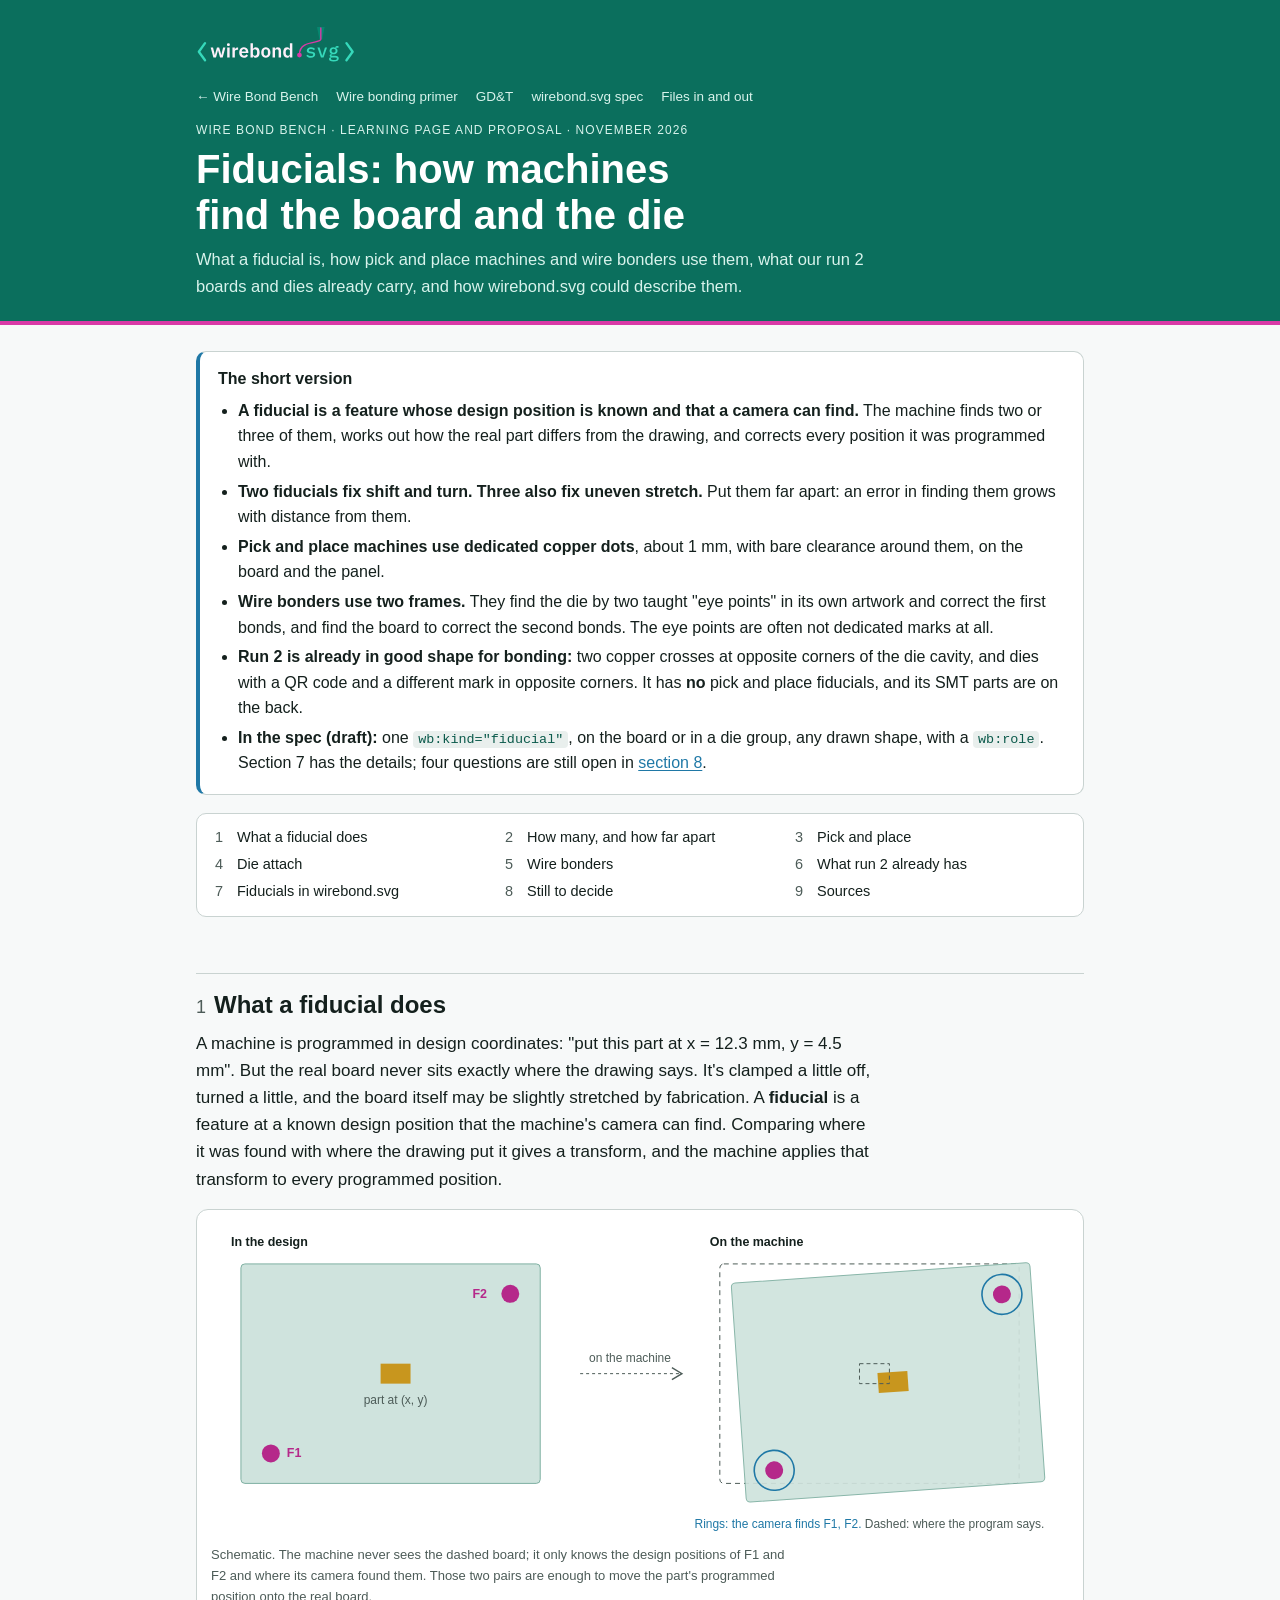
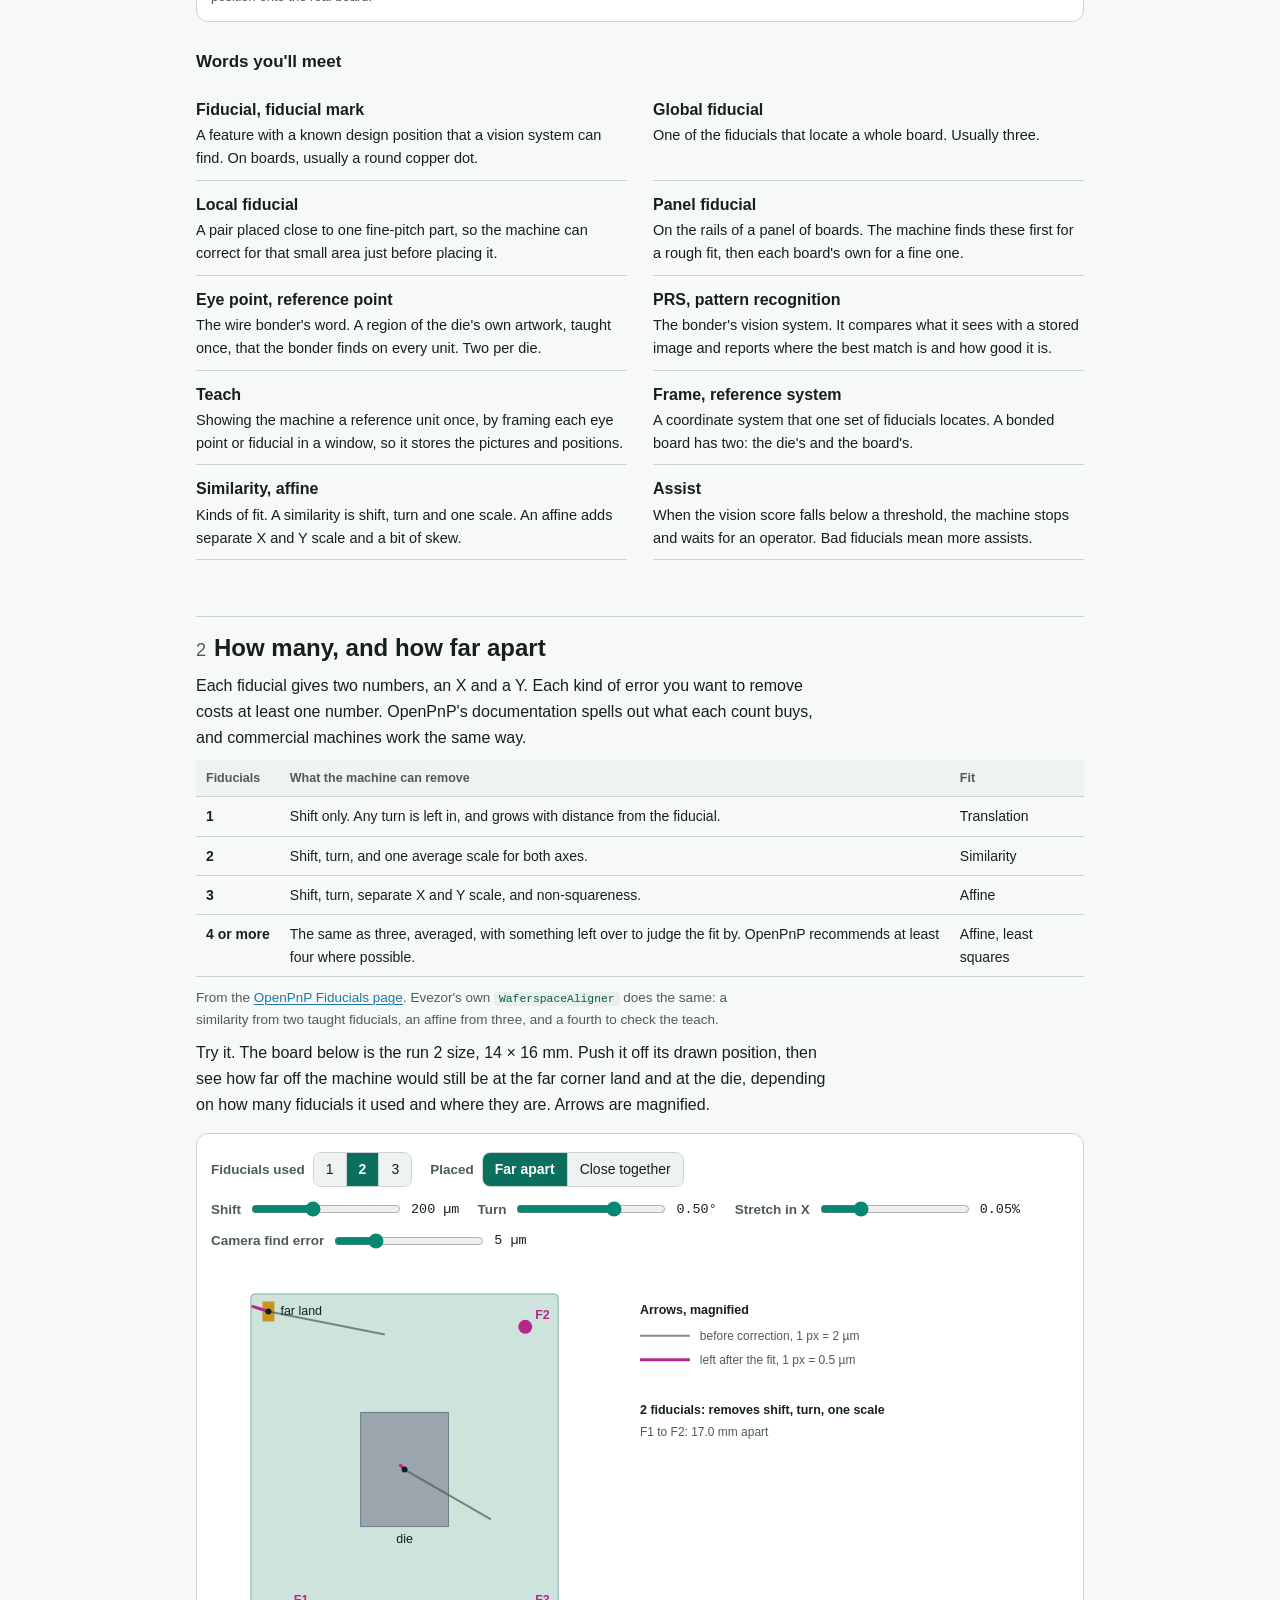
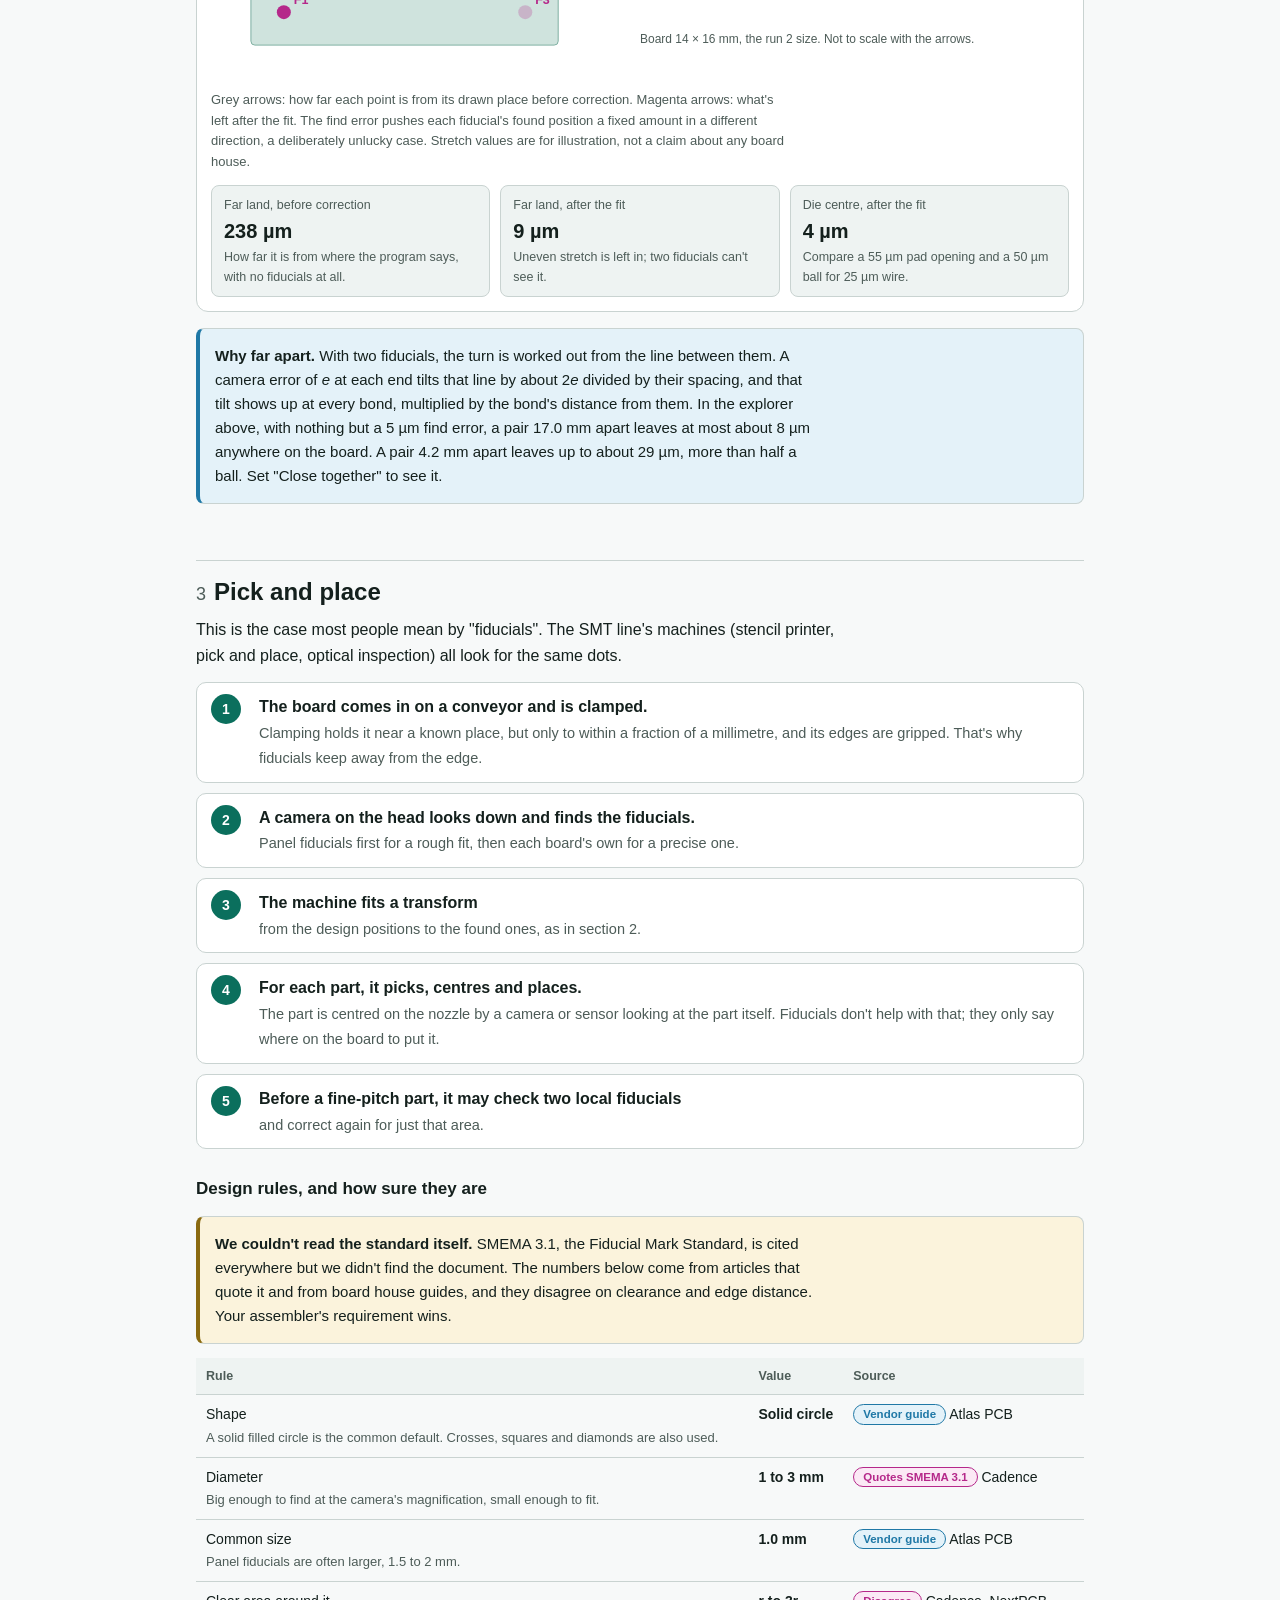
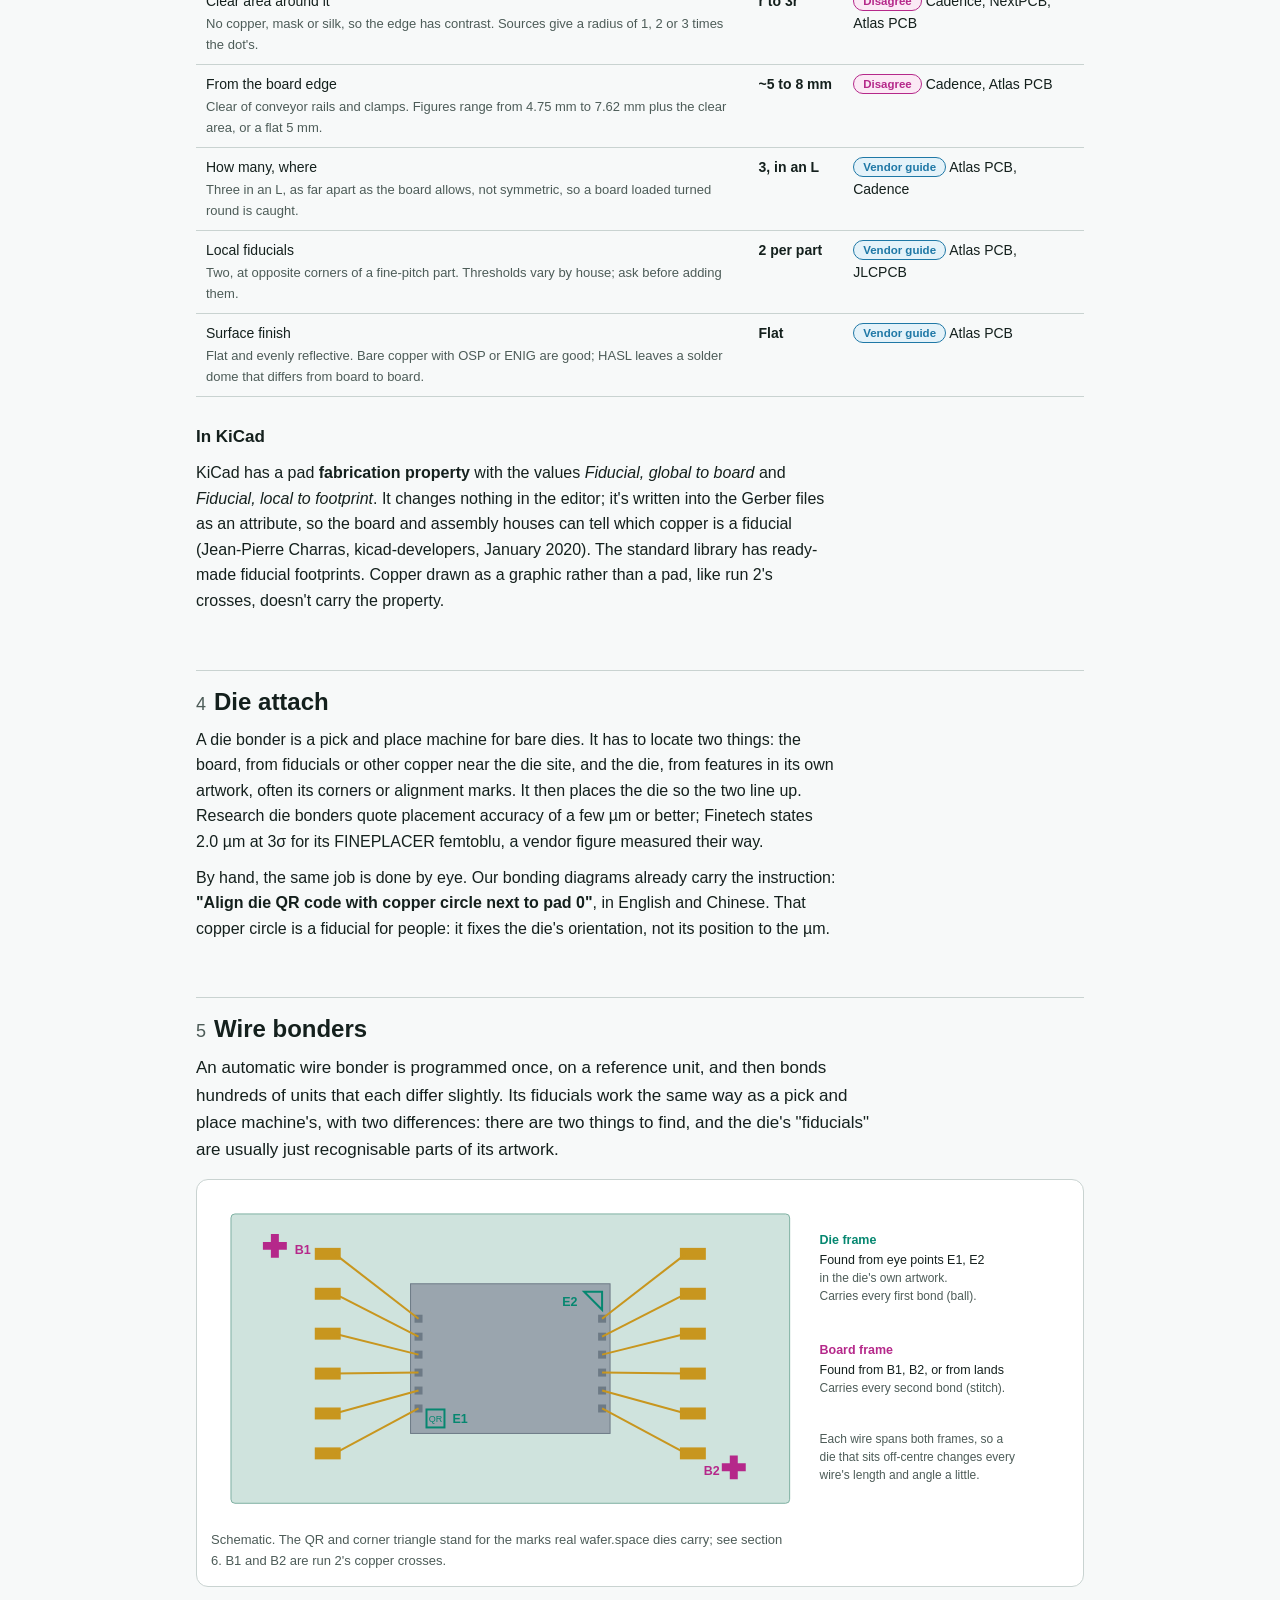
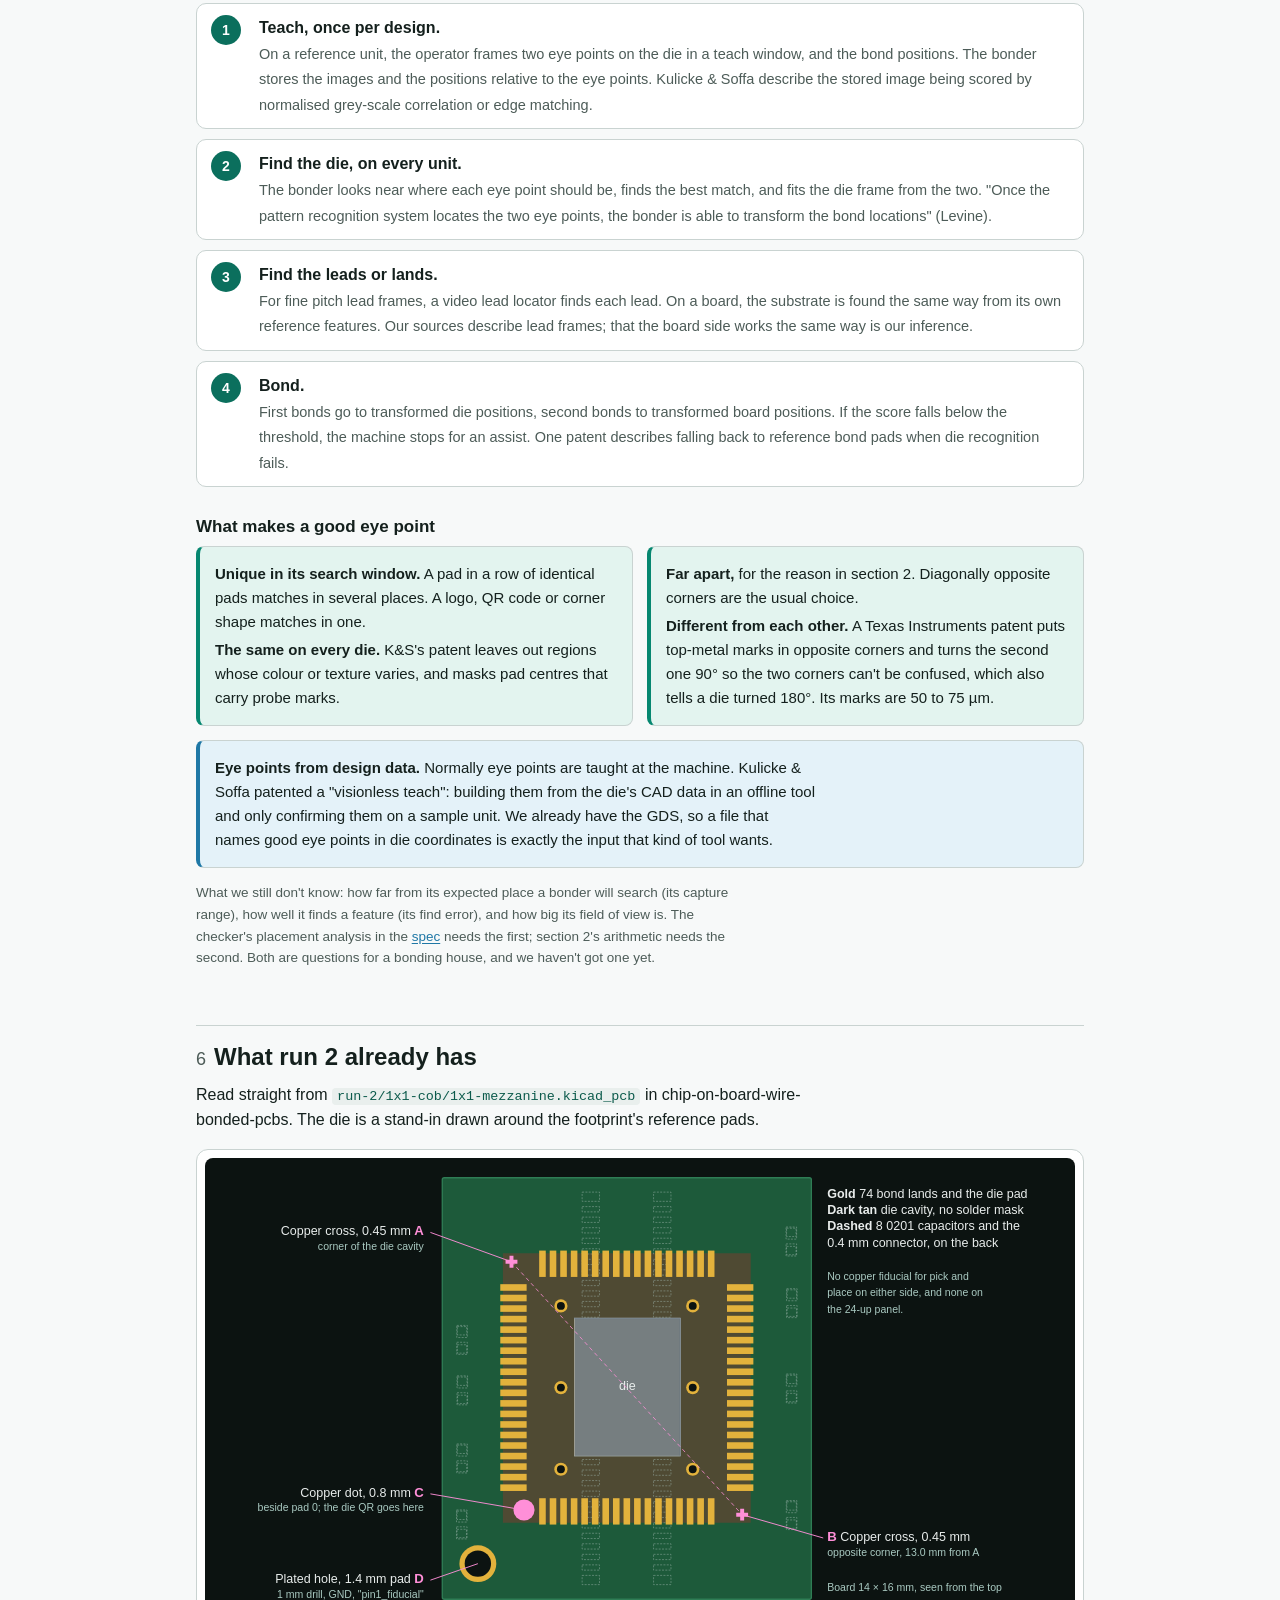
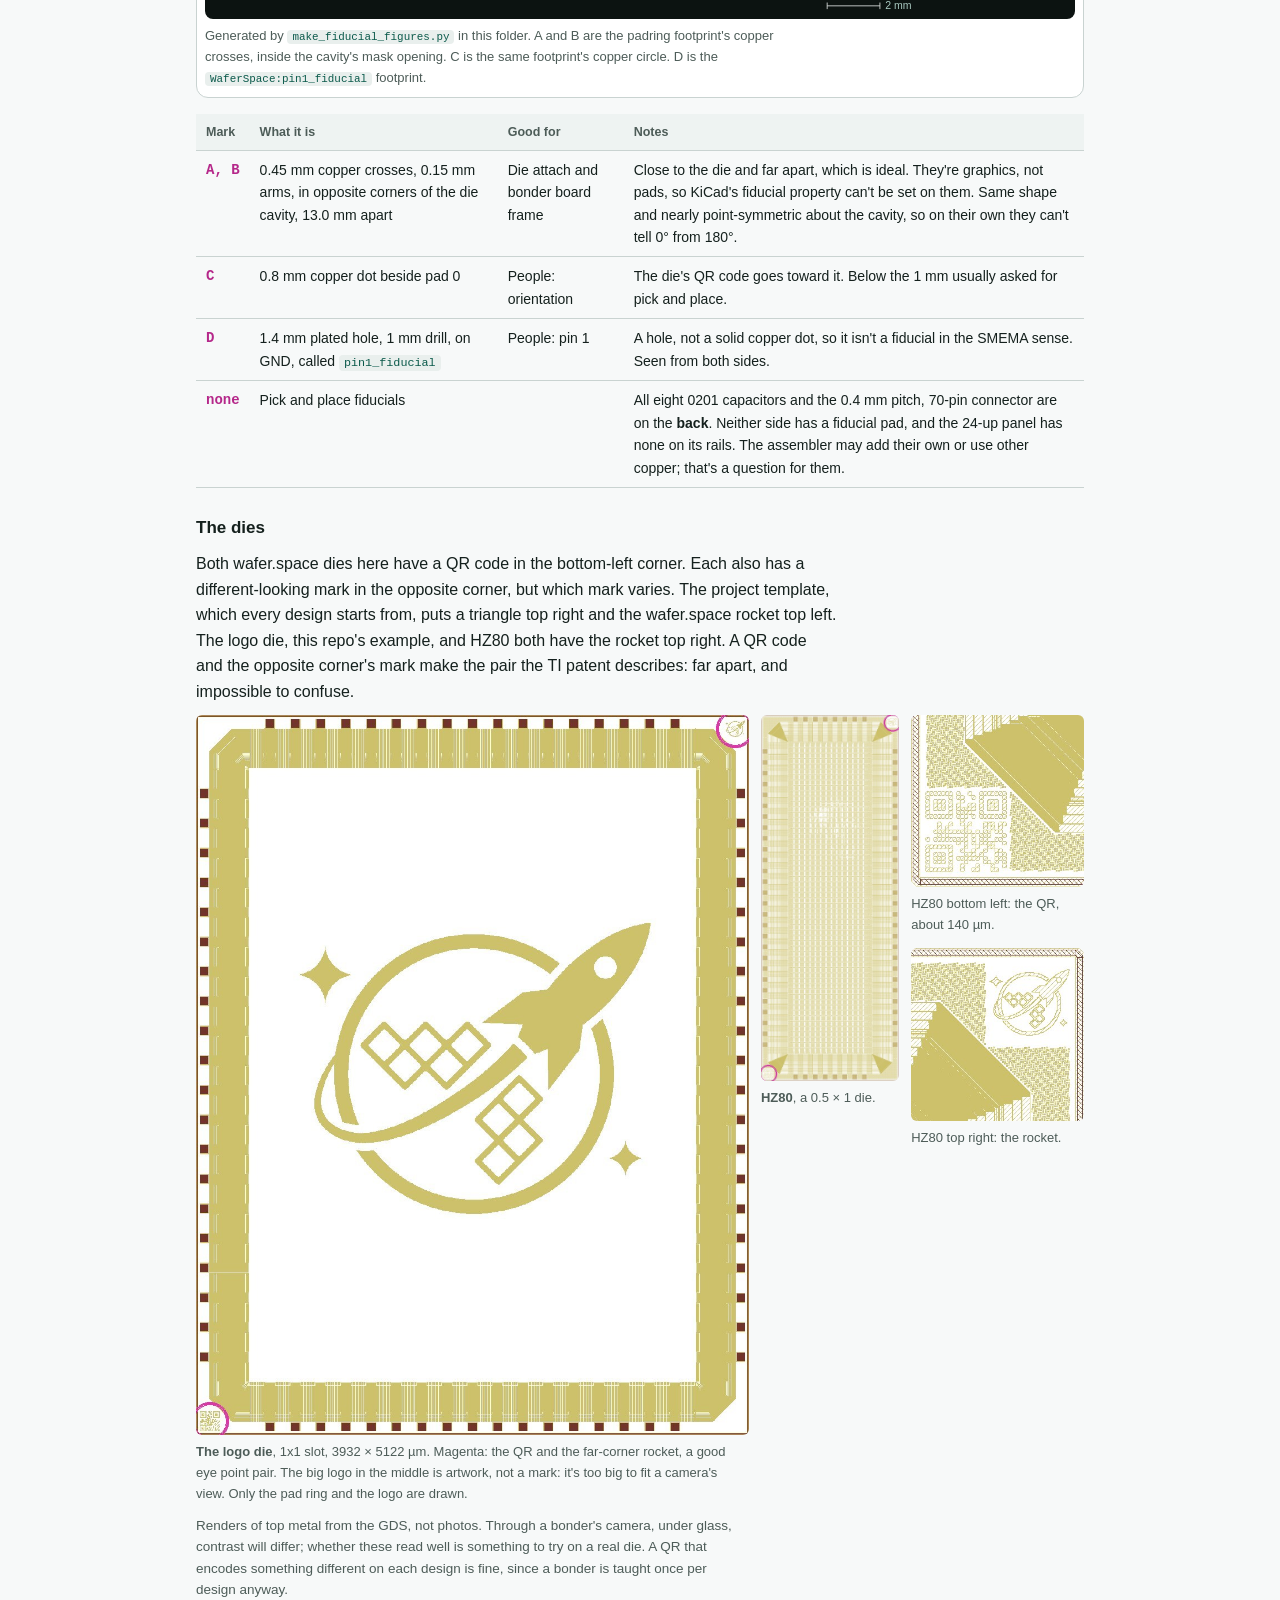
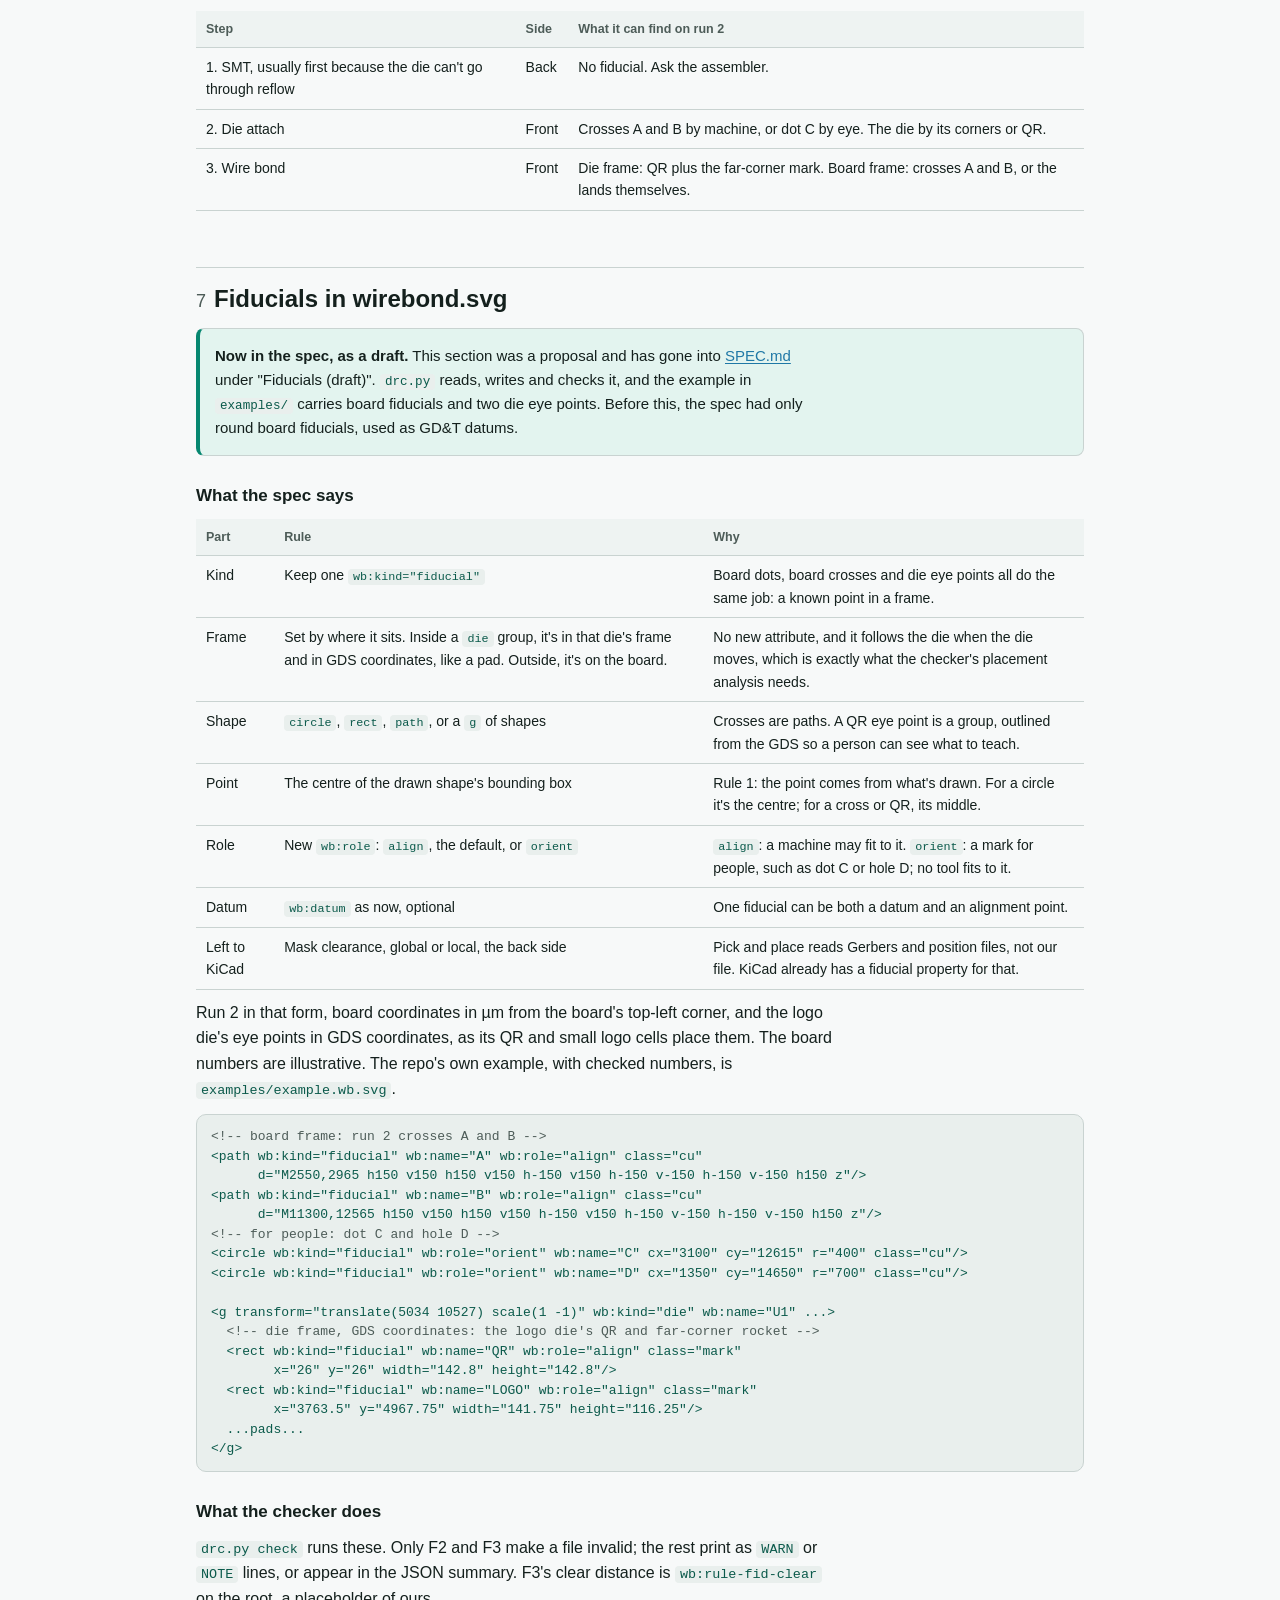
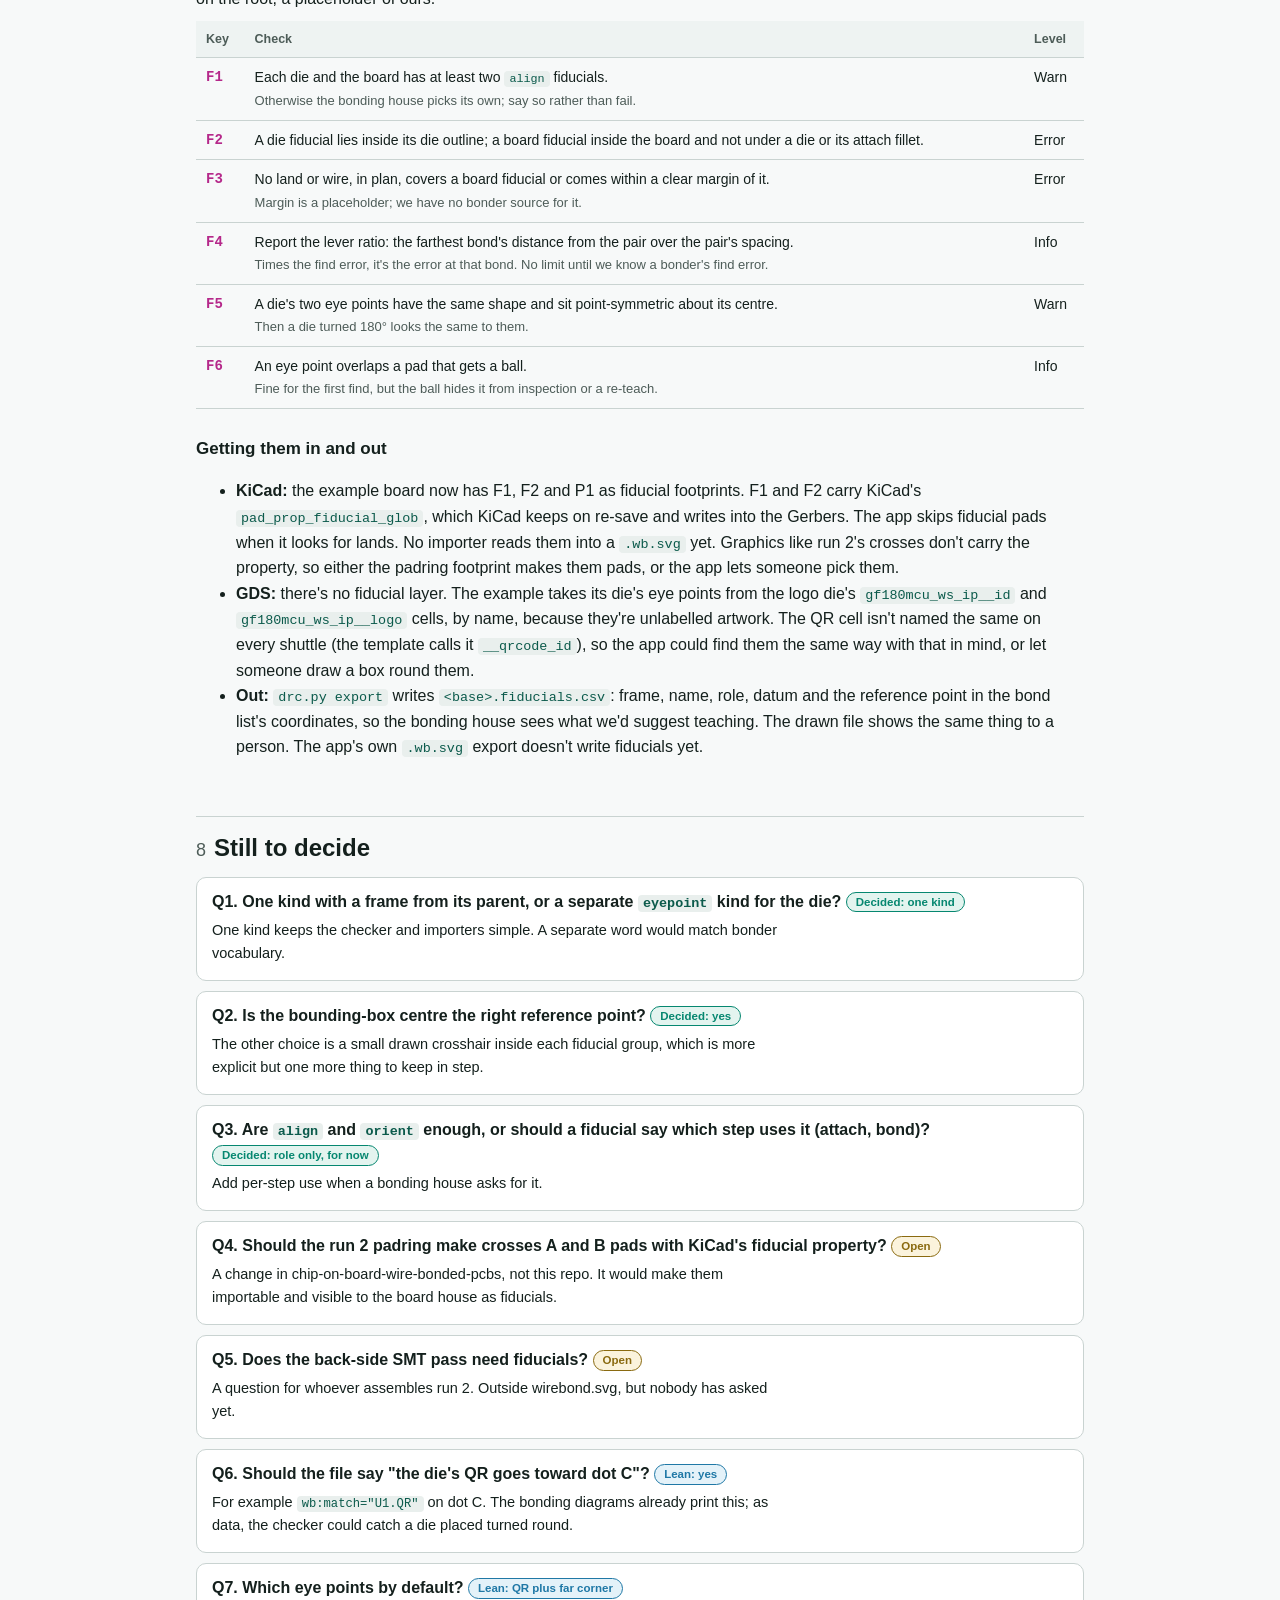
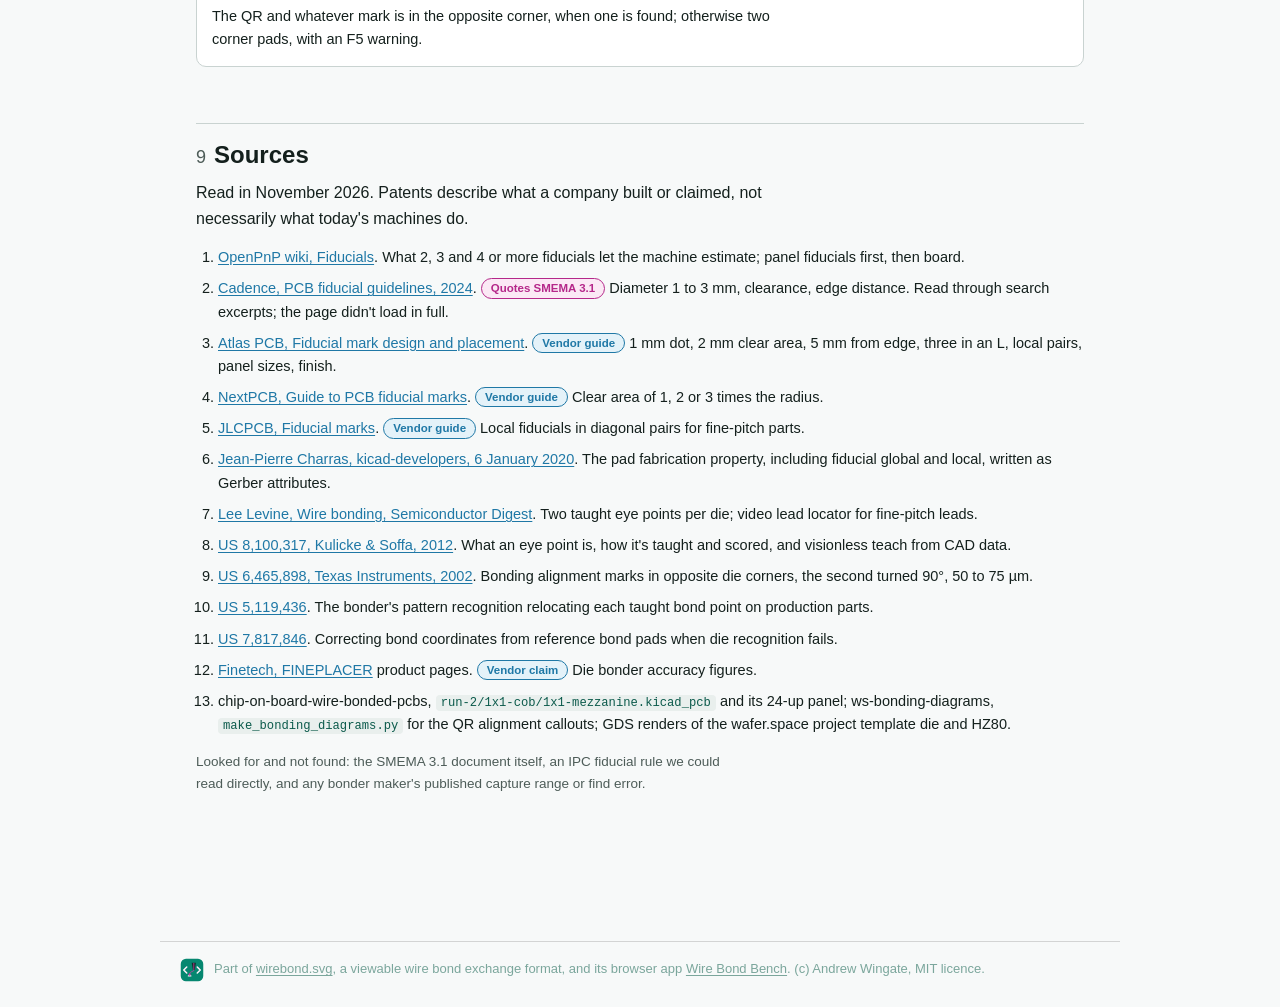
==== commit c7f1d1ce: "change to wirebond.svg, port python, etc." ====
--- a/docs/primer/fiducials.html
+++ b/docs/primer/fiducials.html
@@ -4,6 +4,9 @@
 <meta charset="utf-8">
 <meta name="viewport" content="width=device-width, initial-scale=1">
 <title>Fiducials Primer</title>
+<link rel="icon" type="image/svg+xml" href="../../app/brand/wirebond-icon.svg">
+<meta name="author" content="Andrew Wingate">
+<meta name="generator" content="wirebond.svg">
 <style>
 /* Same house style as wire-bonding-primer.html: one reading column, Evezor palette, dark first. */
 :root{
@@ -146,12 +149,14 @@
 svg .err1{stroke:var(--magenta);stroke-width:3;fill:none}
 svg .cam{fill:none;stroke:var(--accent);stroke-width:1.6}
 svg .frame{fill:none;stroke-width:1.6}
+.brandmark{display:inline-block;margin:0 0 12px}.brandmark img{display:block;height:40px;width:auto}.madewith{display:flex;align-items:center;gap:10px;max-width:960px;margin:40px auto 28px;padding:16px 20px 0;border-top:1px solid rgba(127,127,127,.3);font-size:13px;color:#7ba69c}.madewith img{width:24px;height:24px;flex:none}.madewith a{color:inherit}
 </style>
 </head>
 <body>
 
 <header class="mast">
   <div class="wrap">
+    <a class="brandmark" href="https://github.com/anfroholic/wirebond.svg" title="wirebond.svg on GitHub"><img src="../../app/brand/wirebond-logo.svg" alt="wirebond.svg" width="160" height="40"></a>
     <nav class="sitenav" aria-label="Project pages">
       <a href="../../app/index.html">← Wire Bond Bench</a>
       <a href="wire-bonding-primer.html">Wire bonding primer</a>
@@ -403,7 +408,7 @@
 
 <!-- 7 -->
 <h2 id="format"><span class="k">7</span>Fiducials in wirebond.svg</h2>
-<div class="callout good"><p><b>Now in the spec, as a draft.</b> This section was a proposal and has gone into <a href="../../SPEC.md">SPEC.md</a> under "Fiducials (draft)". <code>wbx.py</code> reads, writes and checks it, and the example in <code>examples/</code> carries board fiducials and two die eye points. Before this, the spec had only round board fiducials, used as GD&amp;T datums.</p></div>
+<div class="callout good"><p><b>Now in the spec, as a draft.</b> This section was a proposal and has gone into <a href="../../SPEC.md">SPEC.md</a> under "Fiducials (draft)". <code>drc.py</code> reads, writes and checks it, and the example in <code>examples/</code> carries board fiducials and two die eye points. Before this, the spec had only round board fiducials, used as GD&amp;T datums.</p></div>
 
 <h3>What the spec says</h3>
 <div class="tw"><table>
@@ -439,7 +444,7 @@
 &lt;/g&gt;</code></pre>
 
 <h3>What the checker does</h3>
-<p><code>wbx.py check</code> runs these. Only F2 and F3 make a file invalid; the rest print as <code>WARN</code> or <code>NOTE</code> lines, or appear in the JSON summary. F3's clear distance is <code>wb:rule-fid-clear</code> on the root, a placeholder of ours.</p>
+<p><code>drc.py check</code> runs these. Only F2 and F3 make a file invalid; the rest print as <code>WARN</code> or <code>NOTE</code> lines, or appear in the JSON summary. F3's clear distance is <code>wb:rule-fid-clear</code> on the root, a placeholder of ours.</p>
 <div class="tw"><table>
   <thead><tr><th>Key</th><th>Check</th><th>Level</th></tr></thead>
   <tbody>
@@ -456,7 +461,7 @@
 <ul>
   <li><b>KiCad:</b> the example board now has F1, F2 and P1 as fiducial footprints. F1 and F2 carry KiCad's <code>pad_prop_fiducial_glob</code>, which KiCad keeps on re-save and writes into the Gerbers. The app skips fiducial pads when it looks for lands. No importer reads them into a <code>.wb.svg</code> yet. Graphics like run 2's crosses don't carry the property, so either the padring footprint makes them pads, or the app lets someone pick them.</li>
   <li><b>GDS:</b> there's no fiducial layer. The example takes its die's eye points from the logo die's <code>gf180mcu_ws_ip__id</code> and <code>gf180mcu_ws_ip__logo</code> cells, by name, because they're unlabelled artwork. The QR cell isn't named the same on every shuttle (the template calls it <code>__qrcode_id</code>), so the app could find them the same way with that in mind, or let someone draw a box round them.</li>
-  <li><b>Out:</b> <code>wbx.py export</code> writes <code>&lt;base&gt;.fiducials.csv</code>: frame, name, role, datum and the reference point in the bond list's coordinates, so the bonding house sees what we'd suggest teaching. The drawn file shows the same thing to a person. The app's own <code>.wb.svg</code> export doesn't write fiducials yet.</li>
+  <li><b>Out:</b> <code>drc.py export</code> writes <code>&lt;base&gt;.fiducials.csv</code>: frame, name, role, datum and the reference point in the bond list's coordinates, so the bonding house sees what we'd suggest teaching. The drawn file shows the same thing to a person. The app's own <code>.wb.svg</code> export doesn't write fiducials yet.</li>
 </ul>
 
 <!-- 8 -->
@@ -592,5 +597,6 @@
 draw();
 })();
 </script>
+<p class="madewith"><img src="../../app/brand/wirebond-icon.svg" alt=""><span>Part of <a href="https://github.com/anfroholic/wirebond.svg">wirebond.svg</a>, a viewable wire bond exchange format, and its browser app <a href="../../app/index.html">Wire Bond Bench</a>. (c) Andrew Wingate, MIT licence.</span></p>
 </body>
 </html>
